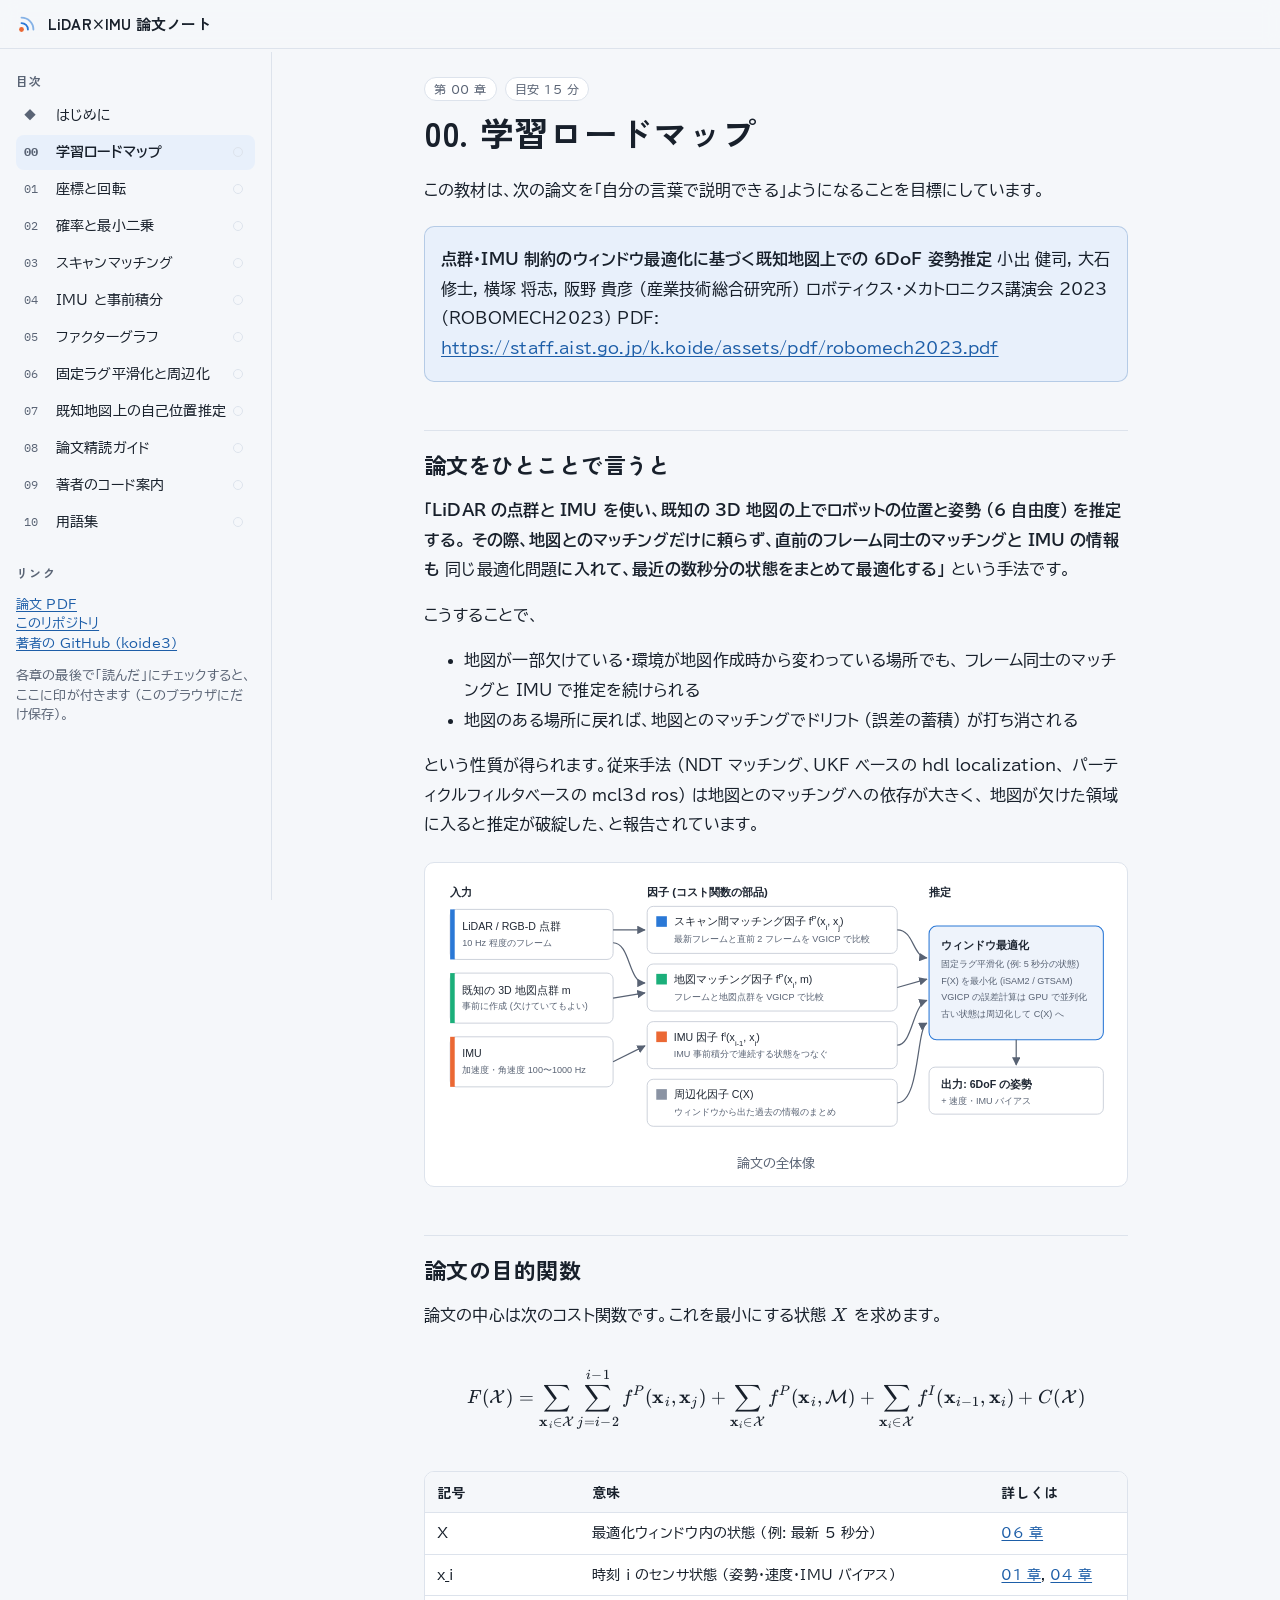
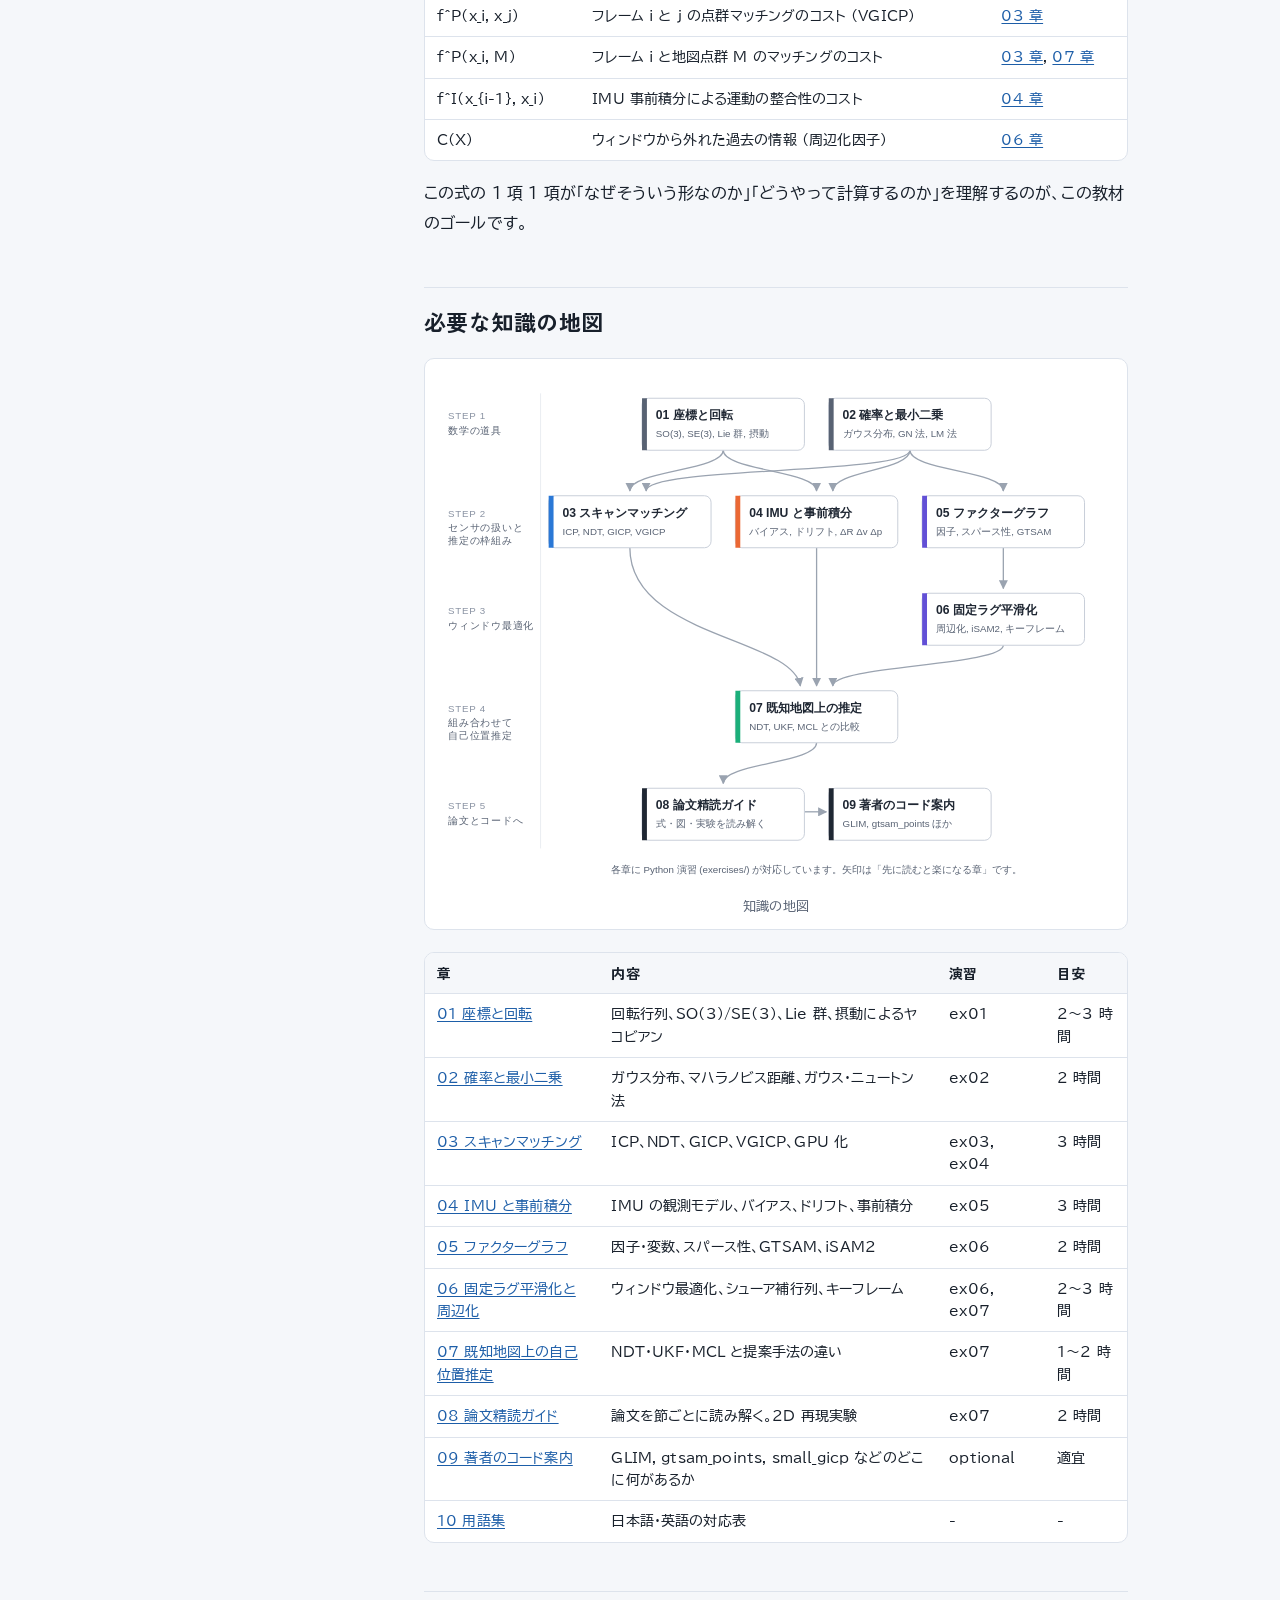
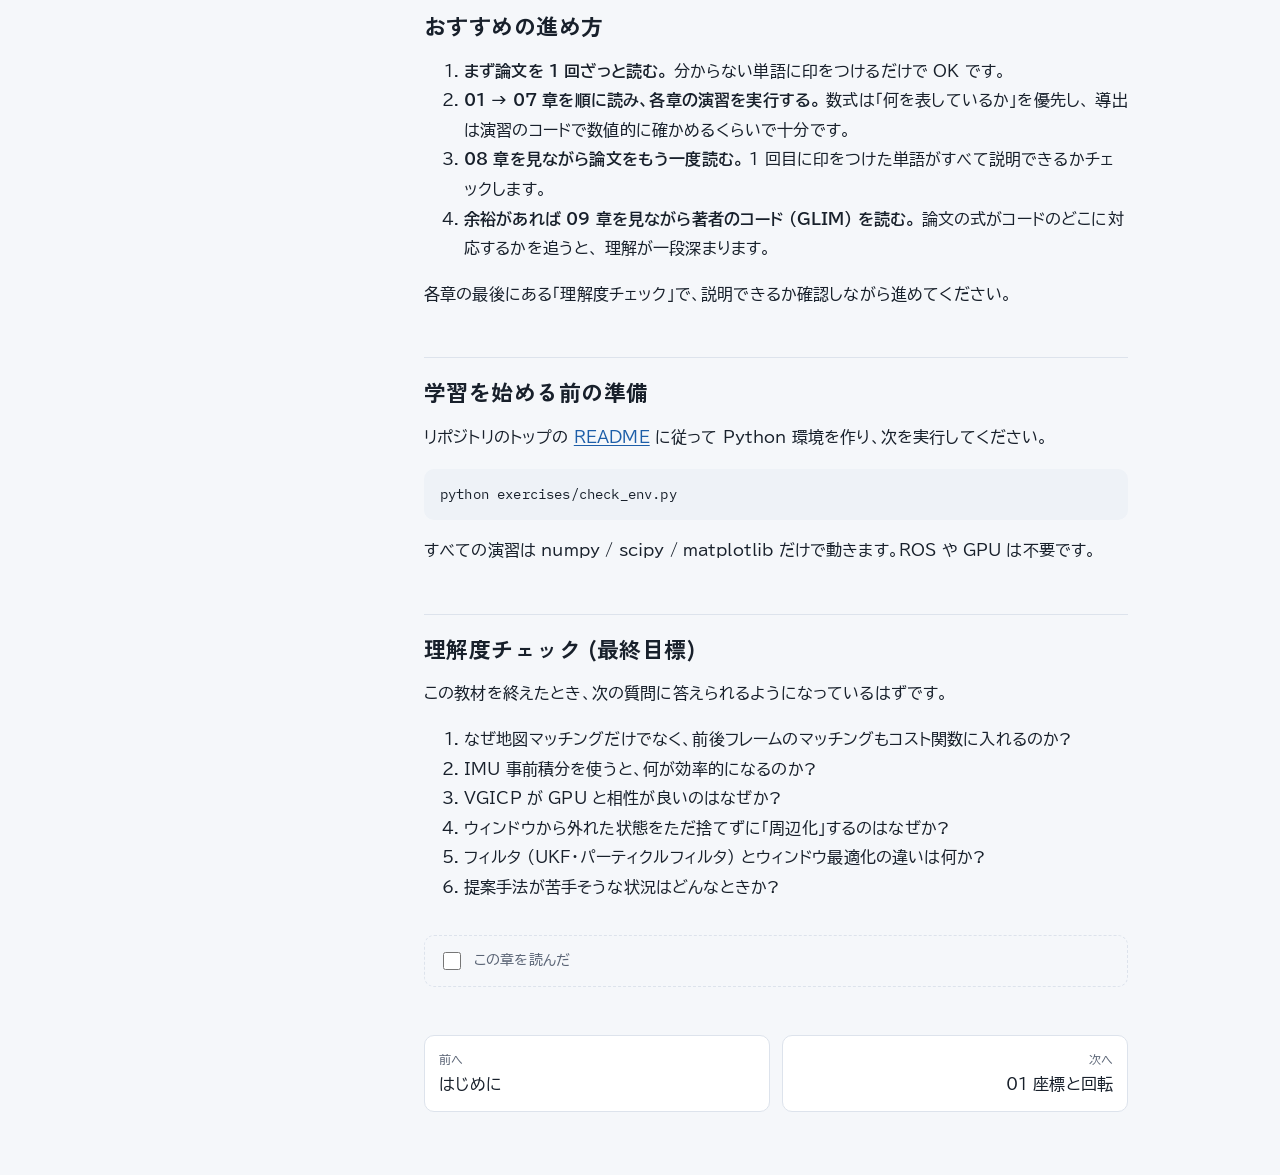
==== html/00_roadmap.html @ 84298a0a "論文学習用の教材・演習・HTML 版を追加 ROBOMECH2023「点群・IMU 制約のウィンドウ最適化に基づく既知地図上での 6DoF 姿勢推定」を理解するための学習環境を追加した。  - doc" ====
<!doctype html>
<html lang="ja">
<head>
<meta charset="utf-8">
<meta name="viewport" content="width=device-width, initial-scale=1, viewport-fit=cover">
<title>学習ロードマップ | LiDAR×IMU 論文ノート</title>
<link rel="preconnect" href="https://fonts.googleapis.com">
<link rel="preconnect" href="https://fonts.gstatic.com" crossorigin>
<link rel="stylesheet" href="https://fonts.googleapis.com/css2?family=BIZ+UDPGothic:wght@400;700&family=IBM+Plex+Mono:wght@400;500&family=Zen+Kaku+Gothic+New:wght@500;700&display=swap">
<link rel="stylesheet" href="assets/style.css">
<link rel="stylesheet" href="assets/katex/katex.css">
<script defer src="assets/katex/katex.min.js"></script>
<script defer src="assets/katex/auto-render.min.js"></script>
</head>
<body>
<header class="topbar">
  <a class="brand" href="index.html"><svg class="brand-mark" viewBox="0 0 24 24" aria-hidden="true"><circle cx="6" cy="18" r="2.6" fill="var(--imu)"/><path d="M6 11a7 7 0 0 1 7 7" fill="none" stroke="var(--lidar)" stroke-width="2" stroke-linecap="round"/><path d="M6 5a13 13 0 0 1 13 13" fill="none" stroke="var(--lidar)" stroke-width="2" stroke-linecap="round" opacity=".55"/></svg><span>LiDAR×IMU 論文ノート</span></a>
  <button class="menu-btn" type="button" aria-expanded="false" aria-label="目次を開く">目次</button>
</header>
<div class="layout">
<nav class="rail" aria-label="章の一覧"><h2>目次</h2><ul class="toc"><li><a href="index.html"><span class="num">◆</span><span>はじめに</span><span></span></a></li><li><a href="00_roadmap.html" aria-current="page"><span class="num">00</span><span>学習ロードマップ</span><span class="done" data-done-slug="00_roadmap" title="読了"></span></a></li><li><a href="01_coordinates_and_rotation.html"><span class="num">01</span><span>座標と回転</span><span class="done" data-done-slug="01_coordinates_and_rotation" title="読了"></span></a></li><li><a href="02_probability_and_least_squares.html"><span class="num">02</span><span>確率と最小二乗</span><span class="done" data-done-slug="02_probability_and_least_squares" title="読了"></span></a></li><li><a href="03_point_cloud_registration.html"><span class="num">03</span><span>スキャンマッチング</span><span class="done" data-done-slug="03_point_cloud_registration" title="読了"></span></a></li><li><a href="04_imu_and_preintegration.html"><span class="num">04</span><span>IMU と事前積分</span><span class="done" data-done-slug="04_imu_and_preintegration" title="読了"></span></a></li><li><a href="05_factor_graph.html"><span class="num">05</span><span>ファクターグラフ</span><span class="done" data-done-slug="05_factor_graph" title="読了"></span></a></li><li><a href="06_fixed_lag_smoothing.html"><span class="num">06</span><span>固定ラグ平滑化と周辺化</span><span class="done" data-done-slug="06_fixed_lag_smoothing" title="読了"></span></a></li><li><a href="07_map_based_localization.html"><span class="num">07</span><span>既知地図上の自己位置推定</span><span class="done" data-done-slug="07_map_based_localization" title="読了"></span></a></li><li><a href="08_paper_walkthrough.html"><span class="num">08</span><span>論文精読ガイド</span><span class="done" data-done-slug="08_paper_walkthrough" title="読了"></span></a></li><li><a href="09_author_code_guide.html"><span class="num">09</span><span>著者のコード案内</span><span class="done" data-done-slug="09_author_code_guide" title="読了"></span></a></li><li><a href="10_glossary.html"><span class="num">10</span><span>用語集</span><span class="done" data-done-slug="10_glossary" title="読了"></span></a></li></ul><h2>リンク</h2><p class="rail-note"><a href="https://staff.aist.go.jp/k.koide/assets/pdf/robomech2023.pdf" target="_blank" rel="noopener">論文 PDF</a><br><a href="https://github.com/mamoru1126/study_lidar_and_imu" target="_blank" rel="noopener">このリポジトリ</a><br><a href="https://github.com/koide3" target="_blank" rel="noopener">著者の GitHub (koide3)</a></p><p class="rail-note">各章の最後で「読んだ」にチェックすると、ここに印が付きます (このブラウザにだけ保存)。</p></nav>
<main>
<article class="article">
<div class="chapter-meta"><span class="chip time">第 00 章</span><span class="chip time">目安 15 分</span></div>
<h1 id="00-学習ロードマップ">00. 学習ロードマップ</h1>
<p>この教材は、次の論文を「自分の言葉で説明できる」ようになることを目標にしています。</p>
<blockquote>
<p><strong>点群・IMU 制約のウィンドウ最適化に基づく既知地図上での 6DoF 姿勢推定</strong>
小出 健司, 大石 修士, 横塚 将志, 阪野 貴彦 (産業技術総合研究所)
ロボティクス・メカトロニクス講演会 2023 (ROBOMECH2023)
PDF: <a href="https://staff.aist.go.jp/k.koide/assets/pdf/robomech2023.pdf">https://staff.aist.go.jp/k.koide/assets/pdf/robomech2023.pdf</a></p>
</blockquote>
<h2 id="論文をひとことで言うと">論文をひとことで言うと</h2>
<p><strong>「LiDAR の点群と IMU を使い、既知の 3D 地図の上でロボットの位置と姿勢 (6 自由度) を推定する。
その際、地図とのマッチングだけに頼らず、直前のフレーム同士のマッチングと IMU の情報も
</strong>同じ最適化問題<strong>に入れて、最近の数秒分の状態をまとめて最適化する」</strong> という手法です。</p>
<p>こうすることで、</p>
<ul>
<li>地図が一部欠けている・環境が地図作成時から変わっている場所でも、
  フレーム同士のマッチングと IMU で推定を続けられる</li>
<li>地図のある場所に戻れば、地図とのマッチングでドリフト (誤差の蓄積) が打ち消される</li>
</ul>
<p>という性質が得られます。従来手法 (NDT マッチング、UKF ベースの hdl_localization、
パーティクルフィルタベースの mcl3d_ros) は地図とのマッチングへの依存が大きく、
地図が欠けた領域に入ると推定が破綻した、と報告されています。</p>
<p><img alt="論文の全体像" src="figures/fig_overview.svg" /></p>
<h2 id="論文の目的関数">論文の目的関数</h2>
<p>論文の中心は次のコスト関数です。これを最小にする状態 <span class="arithmatex">\(X\)</span> を求めます。</p>
<div class="arithmatex">\[
F(\mathcal{X}) = \sum_{\mathbf{x}_i \in \mathcal{X}} \sum_{j=i-2}^{i-1} f^{P}(\mathbf{x}_i, \mathbf{x}_j)
 + \sum_{\mathbf{x}_i \in \mathcal{X}} f^{P}(\mathbf{x}_i, \mathcal{M})
 + \sum_{\mathbf{x}_i \in \mathcal{X}} f^{I}(\mathbf{x}_{i-1}, \mathbf{x}_i)
 + C(\mathcal{X})
\]</div>
<table>
<thead>
<tr>
<th>記号</th>
<th>意味</th>
<th>詳しくは</th>
</tr>
</thead>
<tbody>
<tr>
<td>X</td>
<td>最適化ウィンドウ内の状態 (例: 最新 5 秒分)</td>
<td><a href="06_fixed_lag_smoothing.html">06 章</a></td>
</tr>
<tr>
<td>x_i</td>
<td>時刻 i のセンサ状態 (姿勢・速度・IMU バイアス)</td>
<td><a href="01_coordinates_and_rotation.html">01 章</a>, <a href="04_imu_and_preintegration.html">04 章</a></td>
</tr>
<tr>
<td>f^P(x_i, x_j)</td>
<td>フレーム i と j の点群マッチングのコスト (VGICP)</td>
<td><a href="03_point_cloud_registration.html">03 章</a></td>
</tr>
<tr>
<td>f^P(x_i, M)</td>
<td>フレーム i と地図点群 M のマッチングのコスト</td>
<td><a href="03_point_cloud_registration.html">03 章</a>, <a href="07_map_based_localization.html">07 章</a></td>
</tr>
<tr>
<td>f^I(x_{i-1}, x_i)</td>
<td>IMU 事前積分による運動の整合性のコスト</td>
<td><a href="04_imu_and_preintegration.html">04 章</a></td>
</tr>
<tr>
<td>C(X)</td>
<td>ウィンドウから外れた過去の情報 (周辺化因子)</td>
<td><a href="06_fixed_lag_smoothing.html">06 章</a></td>
</tr>
</tbody>
</table>
<p>この式の 1 項 1 項が「なぜそういう形なのか」「どうやって計算するのか」を理解するのが、この教材のゴールです。</p>
<h2 id="必要な知識の地図">必要な知識の地図</h2>
<p><img alt="知識の地図" src="figures/fig_knowledge_map.svg" /></p>
<table>
<thead>
<tr>
<th>章</th>
<th>内容</th>
<th>演習</th>
<th>目安</th>
</tr>
</thead>
<tbody>
<tr>
<td><a href="01_coordinates_and_rotation.html">01 座標と回転</a></td>
<td>回転行列、SO(3)/SE(3)、Lie 群、摂動によるヤコビアン</td>
<td>ex01</td>
<td>2〜3 時間</td>
</tr>
<tr>
<td><a href="02_probability_and_least_squares.html">02 確率と最小二乗</a></td>
<td>ガウス分布、マハラノビス距離、ガウス・ニュートン法</td>
<td>ex02</td>
<td>2 時間</td>
</tr>
<tr>
<td><a href="03_point_cloud_registration.html">03 スキャンマッチング</a></td>
<td>ICP、NDT、GICP、VGICP、GPU 化</td>
<td>ex03, ex04</td>
<td>3 時間</td>
</tr>
<tr>
<td><a href="04_imu_and_preintegration.html">04 IMU と事前積分</a></td>
<td>IMU の観測モデル、バイアス、ドリフト、事前積分</td>
<td>ex05</td>
<td>3 時間</td>
</tr>
<tr>
<td><a href="05_factor_graph.html">05 ファクターグラフ</a></td>
<td>因子・変数、スパース性、GTSAM、iSAM2</td>
<td>ex06</td>
<td>2 時間</td>
</tr>
<tr>
<td><a href="06_fixed_lag_smoothing.html">06 固定ラグ平滑化と周辺化</a></td>
<td>ウィンドウ最適化、シューア補行列、キーフレーム</td>
<td>ex06, ex07</td>
<td>2〜3 時間</td>
</tr>
<tr>
<td><a href="07_map_based_localization.html">07 既知地図上の自己位置推定</a></td>
<td>NDT・UKF・MCL と提案手法の違い</td>
<td>ex07</td>
<td>1〜2 時間</td>
</tr>
<tr>
<td><a href="08_paper_walkthrough.html">08 論文精読ガイド</a></td>
<td>論文を節ごとに読み解く。2D 再現実験</td>
<td>ex07</td>
<td>2 時間</td>
</tr>
<tr>
<td><a href="09_author_code_guide.html">09 著者のコード案内</a></td>
<td>GLIM, gtsam_points, small_gicp などのどこに何があるか</td>
<td>optional</td>
<td>適宜</td>
</tr>
<tr>
<td><a href="10_glossary.html">10 用語集</a></td>
<td>日本語・英語の対応表</td>
<td>-</td>
<td>-</td>
</tr>
</tbody>
</table>
<h2 id="おすすめの進め方">おすすめの進め方</h2>
<ol>
<li><strong>まず論文を 1 回ざっと読む。</strong> 分からない単語に印をつけるだけで OK です。</li>
<li><strong>01 → 07 章を順に読み、各章の演習を実行する。</strong> 数式は「何を表しているか」を優先し、
   導出は演習のコードで数値的に確かめるくらいで十分です。</li>
<li><strong>08 章を見ながら論文をもう一度読む。</strong> 1 回目に印をつけた単語がすべて説明できるかチェックします。</li>
<li><strong>余裕があれば 09 章を見ながら著者のコード (GLIM) を読む。</strong> 論文の式がコードのどこに対応するかを追うと、
   理解が一段深まります。</li>
</ol>
<p>各章の最後にある「理解度チェック」で、説明できるか確認しながら進めてください。</p>
<h2 id="学習を始める前の準備">学習を始める前の準備</h2>
<p>リポジトリのトップの <a href="index.html">README</a> に従って Python 環境を作り、次を実行してください。</p>
<div class="highlight"><pre><span></span><code>python<span class="w"> </span>exercises/check_env.py
</code></pre></div>
<p>すべての演習は numpy / scipy / matplotlib だけで動きます。ROS や GPU は不要です。</p>
<h2 id="理解度チェック-最終目標">理解度チェック (最終目標)</h2>
<p>この教材を終えたとき、次の質問に答えられるようになっているはずです。</p>
<ol>
<li>なぜ地図マッチングだけでなく、前後フレームのマッチングもコスト関数に入れるのか?</li>
<li>IMU 事前積分を使うと、何が効率的になるのか?</li>
<li>VGICP が GPU と相性が良いのはなぜか?</li>
<li>ウィンドウから外れた状態をただ捨てずに「周辺化」するのはなぜか?</li>
<li>フィルタ (UKF・パーティクルフィルタ) とウィンドウ最適化の違いは何か?</li>
<li>提案手法が苦手そうな状況はどんなときか?</li>
</ol>
<label class="read-toggle"><input type="checkbox" id="read-toggle" data-slug="00_roadmap"> この章を読んだ</label>
<nav class="pager" aria-label="前後の章"><a class="prev" href="index.html"><small>前へ</small>はじめに</a><a class="next" href="01_coordinates_and_rotation.html"><small>次へ</small>01 座標と回転</a></nav>
</article>
</main>
</div>
<script src="assets/app.js"></script>
<script src="assets/demos.js"></script>
</body>
</html>
---- html/assets/style.css ----
/* LiDAR × IMU 学習ノート — サイト共通スタイル
   レイアウト: 左に章の目次レール、右に本文 1 カラム (最大 44em)。幅 960px 未満では目次をドロワーにする。
   色は「センサの種類」を表す: LiDAR=青, IMU=オレンジ, 地図=緑, 最適化=紫, 数学=灰 */

:root {
  --bg: #f5f7fa;
  --surface: #ffffff;
  --ink: #18202b;
  --muted: #5a6475;
  --line: #dde3ec;
  --accent: #1d5ea8;
  --accent-soft: #e8f0fb;
  --code-bg: #eef2f7;
  --lidar: #2a78d6;
  --imu: #eb6834;
  --map: #1baf7a;
  --opt: #6250d6;
  --math: #5a6475;
  --shade: rgba(235, 104, 52, 0.12);
  --font-display: "Zen Kaku Gothic New", "Hiragino Sans", "Hiragino Kaku Gothic ProN", "Yu Gothic", "Meiryo", sans-serif;
  --font-body: "BIZ UDPGothic", "Hiragino Sans", "Hiragino Kaku Gothic ProN", "Yu Gothic", "Meiryo", sans-serif;
  --font-mono: "IBM Plex Mono", ui-monospace, "SFMono-Regular", Menlo, Consolas, monospace;
  --radius: 10px;
  --rail: 272px;
  color-scheme: light;
}
@media (prefers-color-scheme: dark) {
  :root:not([data-theme="light"]) {
    --bg: #0f141b;
    --surface: #161d27;
    --ink: #e3e8ef;
    --muted: #9aa5b5;
    --line: #2a3442;
    --accent: #82b4f0;
    --accent-soft: #19283b;
    --code-bg: #1c2532;
    --lidar: #4a93ea;
    --imu: #f08156;
    --map: #2fc490;
    --opt: #9a8ff0;
    --math: #9aa5b5;
    --shade: rgba(240, 129, 86, 0.14);
    color-scheme: dark;
  }
}
:root[data-theme="dark"] {
  --bg: #0f141b;
  --surface: #161d27;
  --ink: #e3e8ef;
  --muted: #9aa5b5;
  --line: #2a3442;
  --accent: #82b4f0;
  --accent-soft: #19283b;
  --code-bg: #1c2532;
  --lidar: #4a93ea;
  --imu: #f08156;
  --map: #2fc490;
  --opt: #9a8ff0;
  --math: #9aa5b5;
  --shade: rgba(240, 129, 86, 0.14);
  color-scheme: dark;
}

* { box-sizing: border-box; }
html { -webkit-text-size-adjust: 100%; }
body {
  margin: 0;
  background: var(--bg);
  color: var(--ink);
  font-family: var(--font-body);
  font-size: 16px;
  line-height: 1.85;
  letter-spacing: 0.01em;
}
a { color: var(--accent); text-underline-offset: 2px; }
a:hover { text-decoration-thickness: 2px; }
:focus-visible { outline: 2px solid var(--accent); outline-offset: 2px; border-radius: 4px; }
img { max-width: 100%; height: auto; }

/* ---------- top bar ---------- */
.topbar {
  position: sticky;
  top: env(safe-area-inset-top, 0px);
  z-index: 30;
  display: flex;
  align-items: center;
  gap: 12px;
  padding: 10px 16px;
  background: color-mix(in srgb, var(--bg) 88%, transparent);
  backdrop-filter: blur(8px);
  border-bottom: 1px solid var(--line);
}
.brand {
  font-family: var(--font-display);
  font-weight: 700;
  font-size: 15px;
  color: var(--ink);
  text-decoration: none;
  display: flex;
  align-items: center;
  gap: 10px;
  min-width: 0;
}
.brand-mark { flex: none; width: 22px; height: 22px; }
.brand span { white-space: nowrap; overflow: hidden; text-overflow: ellipsis; }
.menu-btn {
  margin-left: auto;
  border: 1px solid var(--line);
  background: var(--surface);
  color: var(--ink);
  border-radius: 8px;
  padding: 6px 12px;
  font: inherit;
  font-size: 14px;
  cursor: pointer;
}
@media (min-width: 960px) { .menu-btn { display: none; } }

/* ---------- layout ---------- */
.layout { display: grid; grid-template-columns: 1fr; }
@media (min-width: 960px) {
  .layout { grid-template-columns: var(--rail) minmax(0, 1fr); }
}
.rail {
  border-right: 1px solid var(--line);
  padding: 20px 16px 40px;
  font-size: 14px;
  line-height: 1.5;
}
@media (min-width: 960px) {
  .rail { position: sticky; top: 52px; height: calc(100vh - 52px); overflow-y: auto; }
}
@media (max-width: 959px) {
  .rail {
    position: fixed;
    z-index: 40;
    inset: 0 auto 0 0;
    width: min(86vw, 320px);
    background: var(--surface);
    transform: translateX(-102%);
    transition: transform 0.22s ease;
    overflow-y: auto;
    padding-top: calc(20px + env(safe-area-inset-top, 0px));
    box-shadow: 0 0 40px rgba(0, 0, 0, 0.18);
  }
  body.nav-open .rail { transform: none; }
  .scrim { position: fixed; inset: 0; z-index: 35; background: rgba(10, 14, 20, 0.4); }
}
.rail h2 {
  font-family: var(--font-display);
  font-size: 12px;
  letter-spacing: 0.12em;
  color: var(--muted);
  margin: 0 0 8px;
  font-weight: 700;
}
.toc { list-style: none; margin: 0 0 24px; padding: 0; display: grid; gap: 2px; }
.toc a {
  display: grid;
  grid-template-columns: 26px minmax(0, 1fr) 14px;
  align-items: center;
  gap: 6px;
  padding: 7px 8px;
  border-radius: 8px;
  color: var(--ink);
  text-decoration: none;
}
.toc a:hover { background: var(--accent-soft); }
.toc a[aria-current="page"] { background: var(--accent-soft); font-weight: 700; }
.toc .num { font-family: var(--font-mono); font-size: 12px; color: var(--muted); font-variant-numeric: tabular-nums; }
.toc .done { width: 10px; height: 10px; border-radius: 50%; border: 1.5px solid var(--line); }
.toc .done.on { background: var(--map); border-color: var(--map); }
.rail-note { color: var(--muted); font-size: 13px; }

/* ---------- article ---------- */
main { min-width: 0; padding-inline: 16px; padding-block: 28px 64px; }
.article { max-width: 44em; margin: 0 auto; }
.article h1, .article h2, .article h3 {
  font-family: var(--font-display);
  line-height: 1.4;
  text-wrap: balance;
  word-break: auto-phrase; /* 日本語を文節で折り返す (対応ブラウザのみ) */
  letter-spacing: 0.02em;
}
.article h1 { font-size: clamp(26px, 5vw, 34px); margin: 8px 0 20px; }
.article h2 {
  font-size: 22px;
  margin: 48px 0 14px;
  padding-top: 18px;
  border-top: 1px solid var(--line);
}
.article h3 { font-size: 18px; margin: 32px 0 10px; }
.article p, .article li { overflow-wrap: anywhere; }
.article hr { display: none; } /* Markdown の区切り線は h2 の罫線と重なるので表示しない */
.chapter-meta { display: flex; flex-wrap: wrap; gap: 8px; align-items: center; margin-bottom: 8px; }
.chip {
  display: inline-flex;
  align-items: center;
  gap: 6px;
  font-size: 12px;
  line-height: 1;
  padding: 5px 9px;
  border-radius: 999px;
  border: 1px solid var(--line);
  color: var(--muted);
  background: var(--surface);
  letter-spacing: 0.04em;
}
.chip::before { content: ""; width: 8px; height: 8px; border-radius: 2px; background: var(--c, var(--muted)); }
.chip.lidar { --c: var(--lidar); }
.chip.imu { --c: var(--imu); }
.chip.map { --c: var(--map); }
.chip.opt { --c: var(--opt); }
.chip.math { --c: var(--math); }
.chip.time::before { display: none; }

blockquote {
  margin: 20px 0;
  padding: 12px 16px;
  border-radius: var(--radius);
  background: var(--accent-soft);
  border: 1px solid color-mix(in srgb, var(--accent) 25%, transparent);
}
blockquote p { margin: 6px 0; }
code {
  font-family: var(--font-mono);
  font-size: 0.88em;
  background: var(--code-bg);
  padding: 0.12em 0.36em;
  border-radius: 5px;
}
pre {
  background: var(--code-bg);
  padding: 14px 16px;
  border-radius: var(--radius);
  overflow-x: auto;
  line-height: 1.6;
  font-size: 14px;
}
pre code { background: none; padding: 0; font-size: inherit; }
.table-wrap { overflow-x: auto; margin: 18px 0; border: 1px solid var(--line); border-radius: var(--radius); background: var(--surface); }
table { border-collapse: collapse; width: 100%; font-size: 14px; line-height: 1.6; }
th, td { text-align: left; padding: 9px 12px; border-bottom: 1px solid var(--line); vertical-align: top; }
th { font-family: var(--font-display); font-weight: 700; background: color-mix(in srgb, var(--code-bg) 60%, var(--surface)); white-space: nowrap; }
tr:last-child td { border-bottom: 0; }
td { font-variant-numeric: tabular-nums; }

figure.fig, p > img:only-child { display: block; }
.fig {
  margin: 22px 0;
  padding: 10px;
  background: #ffffff;
  border: 1px solid var(--line);
  border-radius: var(--radius);
  overflow-x: auto;
}
.fig img { display: block; margin: 0 auto; }
.fig figcaption { color: #5a6475; font-size: 13px; text-align: center; margin-top: 6px; }

/* math (KaTeX) */
.arithmatex { overflow-wrap: normal; }
div.arithmatex { margin: 16px 0; overflow-x: auto; overflow-y: hidden; padding: 2px 0; }
.katex { font-size: 1.06em; }
.katex-display { margin: 0.4em 0; overflow-x: auto; overflow-y: hidden; padding: 4px 0; }

/* details (理解度チェックの答え) */
details {
  margin: 18px 0;
  border: 1px solid var(--line);
  border-radius: var(--radius);
  background: var(--surface);
  padding: 0 16px;
}
details summary {
  cursor: pointer;
  padding: 12px 0;
  font-weight: 700;
  font-family: var(--font-display);
  color: var(--accent);
}
details[open] summary { border-bottom: 1px solid var(--line); margin-bottom: 8px; }

/* task list */
.task-list-item { list-style: none; margin-left: -1.4em; }
.task-list-control input, .task-list-item input { margin-right: 8px; accent-color: var(--map); }

/* prev / next */
.pager { display: grid; grid-template-columns: 1fr 1fr; gap: 12px; margin-top: 48px; }
.pager a {
  display: block;
  padding: 12px 14px;
  border: 1px solid var(--line);
  border-radius: var(--radius);
  background: var(--surface);
  text-decoration: none;
  color: var(--ink);
  min-width: 0;
}
.pager a:hover { border-color: var(--accent); }
.pager small { display: block; color: var(--muted); font-size: 12px; }
.pager .next { text-align: right; grid-column: 2; }
.read-toggle {
  display: flex; align-items: center; gap: 10px; margin-top: 32px; padding: 12px 14px;
  border: 1px dashed var(--line); border-radius: var(--radius); font-size: 14px; color: var(--muted);
}
.read-toggle input { width: 18px; height: 18px; accent-color: var(--map); }

/* ---------- demos ---------- */
.demo {
  margin: 26px 0;
  border: 1px solid var(--line);
  border-radius: 14px;
  background: var(--surface);
  overflow: hidden;
}
.demo-head {
  display: flex; flex-wrap: wrap; gap: 6px 12px; align-items: baseline;
  padding: 12px 16px; border-bottom: 1px solid var(--line);
}
.demo-head strong { font-family: var(--font-display); font-size: 15px; }
.demo-head span { color: var(--muted); font-size: 13px; }
.demo-body { padding: 12px 16px 16px; display: grid; gap: 12px; }
.demo canvas { width: 100%; height: auto; display: block; border-radius: 8px; background: var(--bg); touch-action: pan-y; }
.controls { display: flex; flex-wrap: wrap; gap: 8px; align-items: center; }
.controls label { display: inline-flex; align-items: center; gap: 8px; font-size: 14px; }
.controls input[type="range"] { width: min(220px, 60vw); accent-color: var(--accent); }
.controls label.slider-row { display: grid; grid-template-columns: 7.5em minmax(0, 1fr) 6.5em; width: 100%; max-width: 34em; gap: 10px; }
.controls label.slider-row input[type="range"] { width: 100%; }
.btn {
  font: inherit; font-size: 14px; line-height: 1;
  padding: 9px 14px; border-radius: 8px; cursor: pointer;
  border: 1px solid var(--line); background: var(--bg); color: var(--ink);
}
.btn:hover { border-color: var(--accent); }
.btn.primary { background: var(--accent); border-color: var(--accent); color: var(--surface); }
.seg { display: inline-flex; border: 1px solid var(--line); border-radius: 8px; overflow: hidden; }
.seg button { font: inherit; font-size: 13px; padding: 8px 12px; border: 0; background: var(--bg); color: var(--muted); cursor: pointer; }
.seg button[aria-pressed="true"] { background: var(--accent); color: var(--surface); }
.readout { display: flex; flex-wrap: wrap; gap: 6px 18px; font-size: 13px; color: var(--muted); font-variant-numeric: tabular-nums; }
.readout b { color: var(--ink); font-family: var(--font-mono); font-weight: 500; }
.readout > span { white-space: nowrap; }
.legend { display: flex; flex-wrap: wrap; gap: 6px 16px; font-size: 13px; color: var(--muted); }
.legend i { display: inline-block; width: 18px; height: 3px; border-radius: 2px; vertical-align: middle; margin-right: 6px; background: var(--c); }
.legend i.dot { width: 9px; height: 9px; border-radius: 50%; }
.legend i.dash { background: repeating-linear-gradient(90deg, var(--c) 0 5px, transparent 5px 8px); }
.eq-terms { display: flex; flex-wrap: wrap; gap: 8px; }
.eq-terms button {
  font: inherit; font-size: 14px; padding: 8px 12px; border-radius: 999px; cursor: pointer;
  border: 1.5px solid var(--c); background: var(--surface); color: var(--ink);
}
.eq-terms button[aria-pressed="true"] { background: var(--c); color: var(--surface); }
.eq-graph svg { width: 100%; height: auto; display: block; }
.eq-graph .dim { opacity: 0.12; transition: opacity 0.2s; }
.eq-note { font-size: 14px; color: var(--ink); min-height: 3.4em; margin: 0; }

/* ---------- index ---------- */
.hero { max-width: 64em; margin: 0 auto; display: grid; gap: 22px; padding-top: 8px; }
@media (min-width: 880px) { .hero { grid-template-columns: minmax(0, 1.1fr) minmax(0, 1fr); align-items: center; } }
.eyebrow { font-family: var(--font-mono); font-size: 12px; letter-spacing: 0.14em; color: var(--muted); text-transform: uppercase; }
.hero h1 { font-family: var(--font-display); font-size: clamp(26px, 5.4vw, 40px); line-height: 1.35; margin: 8px 0 14px; text-wrap: balance; word-break: auto-phrase; }
.hero p { margin: 0 0 12px; color: var(--ink); }
.paper-card {
  border: 1px solid var(--line); border-radius: var(--radius); background: var(--surface);
  padding: 14px 16px; font-size: 14px; line-height: 1.7;
}
.paper-card .t { font-family: var(--font-display); font-weight: 700; font-size: 15px; }
.paper-card .a { color: var(--muted); }
.scan-hero { border: 1px solid var(--line); border-radius: 14px; background: var(--surface); padding: 10px; }
.scan-hero canvas { width: 100%; height: auto; display: block; }
.scan-hero p { margin: 6px 4px 0; font-size: 12px; color: var(--muted); }
.section { max-width: 64em; margin: 48px auto 0; }
.section > h2 { font-family: var(--font-display); font-size: 22px; margin: 0 0 6px; }
.section > p.lead { color: var(--muted); margin: 0 0 18px; }
.steps { display: grid; gap: 12px; grid-template-columns: repeat(auto-fit, minmax(220px, 1fr)); counter-reset: step; }
.steps li { list-style: none; background: var(--surface); border: 1px solid var(--line); border-radius: var(--radius); padding: 14px 16px; font-size: 14px; line-height: 1.7; }
.steps li::before { counter-increment: step; content: "STEP " counter(step); display: block; font-family: var(--font-mono); font-size: 12px; color: var(--muted); letter-spacing: 0.1em; margin-bottom: 4px; }
.steps { padding: 0; margin: 0; }
.cards { display: grid; gap: 12px; grid-template-columns: repeat(auto-fill, minmax(min(100%, 290px), 1fr)); }
.card {
  display: grid; gap: 6px; align-content: start;
  padding: 14px 16px 16px; border: 1px solid var(--line); border-radius: var(--radius);
  background: var(--surface); color: var(--ink); text-decoration: none; position: relative;
}
.card:hover { border-color: var(--accent); }
.card .n { font-family: var(--font-mono); font-size: 12px; color: var(--muted); font-variant-numeric: tabular-nums; display: flex; justify-content: space-between; }
.card .ttl { font-family: var(--font-display); font-weight: 700; font-size: 17px; line-height: 1.45; }
.card .sum { font-size: 14px; color: var(--muted); line-height: 1.65; }
.card .chips { display: flex; flex-wrap: wrap; gap: 6px; margin-top: 4px; }
.card .done-badge { font-size: 12px; color: var(--map); }
.term-grid { display: grid; gap: 10px; grid-template-columns: repeat(auto-fit, minmax(min(100%, 230px), 1fr)); margin-top: 12px; }
.term { border: 1px solid var(--line); border-left: 4px solid var(--c); border-radius: 8px; background: var(--surface); padding: 10px 12px; font-size: 14px; line-height: 1.6; }
.term b { display: block; font-family: var(--font-display); }
footer.site { max-width: 64em; margin: 56px auto 0; padding: 20px 0 0; border-top: 1px solid var(--line); color: var(--muted); font-size: 13px; }

@media (prefers-reduced-motion: reduce) {
  * { transition: none !important; animation: none !important; }
}
---- html/assets/katex/katex.css ----
/* KaTeX 0.16.47 (MIT License, see LICENSE.txt). Fonts are embedded as woff2 data URIs so the page works offline. */
@font-face{font-display:block;font-family:KaTeX_AMS;font-style:normal;font-weight:400;src:url([data-uri]) format("woff2")}@font-face{font-display:block;font-family:KaTeX_Caligraphic;font-style:normal;font-weight:700;src:url([data-uri]) format("woff2")}@font-face{font-display:block;font-family:KaTeX_Caligraphic;font-style:normal;font-weight:400;src:url([data-uri]) format("woff2")}@font-face{font-display:block;font-family:KaTeX_Fraktur;font-style:normal;font-weight:700;src:url([data-uri]) format("woff2")}@font-face{font-display:block;font-family:KaTeX_Fraktur;font-style:normal;font-weight:400;src:url([data-uri]) format("woff2")}@font-face{font-display:block;font-family:KaTeX_Main;font-style:normal;font-weight:700;src:url([data-uri]) format("woff2")}@font-face{font-display:block;font-family:KaTeX_Main;font-style:italic;font-weight:700;src:url([data-uri]) format("woff2")}@font-face{font-display:block;font-family:KaTeX_Main;font-style:italic;font-weight:400;src:url([data-uri]) format("woff2")}@font-face{font-display:block;font-family:KaTeX_Main;font-style:normal;font-weight:400;src:url([data-uri]) format("woff2")}@font-face{font-display:block;font-family:KaTeX_Math;font-style:italic;font-weight:700;src:url([data-uri]) format("woff2")}@font-face{font-display:block;font-family:KaTeX_Math;font-style:italic;font-weight:400;src:url([data-uri]) format("woff2")}@font-face{font-display:block;font-family:"KaTeX_SansSerif";font-style:normal;font-weight:700;src:url([data-uri]) format("woff2")}@font-face{font-display:block;font-family:"KaTeX_SansSerif";font-style:italic;font-weight:400;src:url([data-uri]) format("woff2")}@font-face{font-display:block;font-family:"KaTeX_SansSerif";font-style:normal;font-weight:400;src:url([data-uri]) format("woff2")}@font-face{font-display:block;font-family:KaTeX_Script;font-style:normal;font-weight:400;src:url([data-uri]) format("woff2")}@font-face{font-display:block;font-family:KaTeX_Size1;font-style:normal;font-weight:400;src:url([data-uri]) format("woff2")}@font-face{font-display:block;font-family:KaTeX_Size2;font-style:normal;font-weight:400;src:url([data-uri]) format("woff2")}@font-face{font-display:block;font-family:KaTeX_Size3;font-style:normal;font-weight:400;src:url([data-uri]) format("woff2")}@font-face{font-display:block;font-family:KaTeX_Size4;font-style:normal;font-weight:400;src:url([data-uri]) format("woff2")}@font-face{font-display:block;font-family:KaTeX_Typewriter;font-style:normal;font-weight:400;src:url([data-uri]) format("woff2")}.katex{font:normal 1.21em KaTeX_Main,Times New Roman,serif;line-height:1.2;position:relative;text-indent:0;text-rendering:auto}.katex *{-ms-high-contrast-adjust:none!important;border-color:currentColor}.katex .katex-version:after{content:"0.16.47"}.katex .katex-mathml{border:0;-webkit-clip-path:inset(50%);clip-path:inset(50%);height:1px;overflow:hidden;padding:0;position:absolute;width:1px}.katex .katex-html>.newline{display:block}.katex .base{position:relative;white-space:nowrap;width:-webkit-min-content;width:-moz-min-content;width:min-content}.katex .base,.katex .strut{display:inline-block}.katex .textbf{font-weight:700}.katex .textit{font-style:italic}.katex .textrm{font-family:KaTeX_Main}.katex .textsf{font-family:KaTeX_SansSerif}.katex .texttt{font-family:KaTeX_Typewriter}.katex .mathnormal{font-family:KaTeX_Math;font-style:italic}.katex .mathit{font-family:KaTeX_Main;font-style:italic}.katex .mathrm{font-style:normal}.katex .mathbf{font-family:KaTeX_Main;font-weight:700}.katex .boldsymbol{font-family:KaTeX_Math;font-style:italic;font-weight:700}.katex .amsrm,.katex .mathbb,.katex .textbb{font-family:KaTeX_AMS}.katex .mathcal{font-family:KaTeX_Caligraphic}.katex .mathfrak,.katex .textfrak{font-family:KaTeX_Fraktur}.katex .mathboldfrak,.katex .textboldfrak{font-family:KaTeX_Fraktur;font-weight:700}.katex .mathtt{font-family:KaTeX_Typewriter}.katex .mathscr,.katex .textscr{font-family:KaTeX_Script}.katex .mathsf,.katex .textsf{font-family:KaTeX_SansSerif}.katex .mathboldsf,.katex .textboldsf{font-family:KaTeX_SansSerif;font-weight:700}.katex .mathitsf,.katex .mathsfit,.katex .textitsf{font-family:KaTeX_SansSerif;font-style:italic}.katex .mainrm{font-family:KaTeX_Main;font-style:normal}.katex .vlist-t{border-collapse:collapse;display:inline-table;table-layout:fixed}.katex .vlist-r{display:table-row}.katex .vlist{display:table-cell;position:relative;vertical-align:bottom}.katex .vlist>span{display:block;height:0;position:relative}.katex .vlist>span>span{display:inline-block}.katex .vlist>span>.pstrut{overflow:hidden;width:0}.katex .vlist-t2{margin-right:-2px}.katex .vlist-s{display:table-cell;font-size:1px;min-width:2px;vertical-align:bottom;width:2px}.katex .vbox{align-items:baseline;display:inline-flex;flex-direction:column}.katex .hbox{width:100%}.katex .hbox,.katex .thinbox{display:inline-flex;flex-direction:row}.katex .thinbox{max-width:0;width:0}.katex .msupsub{text-align:left}.katex .mfrac>span>span{text-align:center}.katex .mfrac .frac-line{border-bottom-style:solid;display:inline-block;width:100%}.katex .hdashline,.katex .hline,.katex .mfrac .frac-line,.katex .overline .overline-line,.katex .rule,.katex .underline .underline-line{min-height:1px}.katex .mspace{display:inline-block}.katex .smash{display:inline;line-height:0}.katex .clap,.katex .llap,.katex .rlap{position:relative;width:0}.katex .clap>.inner,.katex .llap>.inner,.katex .rlap>.inner{position:absolute}.katex .clap>.fix,.katex .llap>.fix,.katex .rlap>.fix{display:inline-block}.katex .llap>.inner{right:0}.katex .clap>.inner,.katex .rlap>.inner{left:0}.katex .clap>.inner>span{margin-left:-50%;margin-right:50%}.katex .rule{border:0 solid;display:inline-block;position:relative}.katex .hline,.katex .overline .overline-line,.katex .underline .underline-line{border-bottom-style:solid;display:inline-block;width:100%}.katex .hdashline{border-bottom-style:dashed;display:inline-block;width:100%}.katex .sqrt>.root{margin-left:.2777777778em;margin-right:-.5555555556em}.katex .fontsize-ensurer.reset-size1.size1,.katex .sizing.reset-size1.size1{font-size:1em}.katex .fontsize-ensurer.reset-size1.size2,.katex .sizing.reset-size1.size2{font-size:1.2em}.katex .fontsize-ensurer.reset-size1.size3,.katex .sizing.reset-size1.size3{font-size:1.4em}.katex .fontsize-ensurer.reset-size1.size4,.katex .sizing.reset-size1.size4{font-size:1.6em}.katex .fontsize-ensurer.reset-size1.size5,.katex .sizing.reset-size1.size5{font-size:1.8em}.katex .fontsize-ensurer.reset-size1.size6,.katex .sizing.reset-size1.size6{font-size:2em}.katex .fontsize-ensurer.reset-size1.size7,.katex .sizing.reset-size1.size7{font-size:2.4em}.katex .fontsize-ensurer.reset-size1.size8,.katex .sizing.reset-size1.size8{font-size:2.88em}.katex .fontsize-ensurer.reset-size1.size9,.katex .sizing.reset-size1.size9{font-size:3.456em}.katex .fontsize-ensurer.reset-size1.size10,.katex .sizing.reset-size1.size10{font-size:4.148em}.katex .fontsize-ensurer.reset-size1.size11,.katex .sizing.reset-size1.size11{font-size:4.976em}.katex .fontsize-ensurer.reset-size2.size1,.katex .sizing.reset-size2.size1{font-size:.8333333333em}.katex .fontsize-ensurer.reset-size2.size2,.katex .sizing.reset-size2.size2{font-size:1em}.katex .fontsize-ensurer.reset-size2.size3,.katex .sizing.reset-size2.size3{font-size:1.1666666667em}.katex .fontsize-ensurer.reset-size2.size4,.katex .sizing.reset-size2.size4{font-size:1.3333333333em}.katex .fontsize-ensurer.reset-size2.size5,.katex .sizing.reset-size2.size5{font-size:1.5em}.katex .fontsize-ensurer.reset-size2.size6,.katex .sizing.reset-size2.size6{font-size:1.6666666667em}.katex .fontsize-ensurer.reset-size2.size7,.katex .sizing.reset-size2.size7{font-size:2em}.katex .fontsize-ensurer.reset-size2.size8,.katex .sizing.reset-size2.size8{font-size:2.4em}.katex .fontsize-ensurer.reset-size2.size9,.katex .sizing.reset-size2.size9{font-size:2.88em}.katex .fontsize-ensurer.reset-size2.size10,.katex .sizing.reset-size2.size10{font-size:3.4566666667em}.katex .fontsize-ensurer.reset-size2.size11,.katex .sizing.reset-size2.size11{font-size:4.1466666667em}.katex .fontsize-ensurer.reset-size3.size1,.katex .sizing.reset-size3.size1{font-size:.7142857143em}.katex .fontsize-ensurer.reset-size3.size2,.katex .sizing.reset-size3.size2{font-size:.8571428571em}.katex .fontsize-ensurer.reset-size3.size3,.katex .sizing.reset-size3.size3{font-size:1em}.katex .fontsize-ensurer.reset-size3.size4,.katex .sizing.reset-size3.size4{font-size:1.1428571429em}.katex .fontsize-ensurer.reset-size3.size5,.katex .sizing.reset-size3.size5{font-size:1.2857142857em}.katex .fontsize-ensurer.reset-size3.size6,.katex .sizing.reset-size3.size6{font-size:1.4285714286em}.katex .fontsize-ensurer.reset-size3.size7,.katex .sizing.reset-size3.size7{font-size:1.7142857143em}.katex .fontsize-ensurer.reset-size3.size8,.katex .sizing.reset-size3.size8{font-size:2.0571428571em}.katex .fontsize-ensurer.reset-size3.size9,.katex .sizing.reset-size3.size9{font-size:2.4685714286em}.katex .fontsize-ensurer.reset-size3.size10,.katex .sizing.reset-size3.size10{font-size:2.9628571429em}.katex .fontsize-ensurer.reset-size3.size11,.katex .sizing.reset-size3.size11{font-size:3.5542857143em}.katex .fontsize-ensurer.reset-size4.size1,.katex .sizing.reset-size4.size1{font-size:.625em}.katex .fontsize-ensurer.reset-size4.size2,.katex .sizing.reset-size4.size2{font-size:.75em}.katex .fontsize-ensurer.reset-size4.size3,.katex .sizing.reset-size4.size3{font-size:.875em}.katex .fontsize-ensurer.reset-size4.size4,.katex .sizing.reset-size4.size4{font-size:1em}.katex .fontsize-ensurer.reset-size4.size5,.katex .sizing.reset-size4.size5{font-size:1.125em}.katex .fontsize-ensurer.reset-size4.size6,.katex .sizing.reset-size4.size6{font-size:1.25em}.katex .fontsize-ensurer.reset-size4.size7,.katex .sizing.reset-size4.size7{font-size:1.5em}.katex .fontsize-ensurer.reset-size4.size8,.katex .sizing.reset-size4.size8{font-size:1.8em}.katex .fontsize-ensurer.reset-size4.size9,.katex .sizing.reset-size4.size9{font-size:2.16em}.katex .fontsize-ensurer.reset-size4.size10,.katex .sizing.reset-size4.size10{font-size:2.5925em}.katex .fontsize-ensurer.reset-size4.size11,.katex .sizing.reset-size4.size11{font-size:3.11em}.katex .fontsize-ensurer.reset-size5.size1,.katex .sizing.reset-size5.size1{font-size:.5555555556em}.katex .fontsize-ensurer.reset-size5.size2,.katex .sizing.reset-size5.size2{font-size:.6666666667em}.katex .fontsize-ensurer.reset-size5.size3,.katex .sizing.reset-size5.size3{font-size:.7777777778em}.katex .fontsize-ensurer.reset-size5.size4,.katex .sizing.reset-size5.size4{font-size:.8888888889em}.katex .fontsize-ensurer.reset-size5.size5,.katex .sizing.reset-size5.size5{font-size:1em}.katex .fontsize-ensurer.reset-size5.size6,.katex .sizing.reset-size5.size6{font-size:1.1111111111em}.katex .fontsize-ensurer.reset-size5.size7,.katex .sizing.reset-size5.size7{font-size:1.3333333333em}.katex .fontsize-ensurer.reset-size5.size8,.katex .sizing.reset-size5.size8{font-size:1.6em}.katex .fontsize-ensurer.reset-size5.size9,.katex .sizing.reset-size5.size9{font-size:1.92em}.katex .fontsize-ensurer.reset-size5.size10,.katex .sizing.reset-size5.size10{font-size:2.3044444444em}.katex .fontsize-ensurer.reset-size5.size11,.katex .sizing.reset-size5.size11{font-size:2.7644444444em}.katex .fontsize-ensurer.reset-size6.size1,.katex .sizing.reset-size6.size1{font-size:.5em}.katex .fontsize-ensurer.reset-size6.size2,.katex .sizing.reset-size6.size2{font-size:.6em}.katex .fontsize-ensurer.reset-size6.size3,.katex .sizing.reset-size6.size3{font-size:.7em}.katex .fontsize-ensurer.reset-size6.size4,.katex .sizing.reset-size6.size4{font-size:.8em}.katex .fontsize-ensurer.reset-size6.size5,.katex .sizing.reset-size6.size5{font-size:.9em}.katex .fontsize-ensurer.reset-size6.size6,.katex .sizing.reset-size6.size6{font-size:1em}.katex .fontsize-ensurer.reset-size6.size7,.katex .sizing.reset-size6.size7{font-size:1.2em}.katex .fontsize-ensurer.reset-size6.size8,.katex .sizing.reset-size6.size8{font-size:1.44em}.katex .fontsize-ensurer.reset-size6.size9,.katex .sizing.reset-size6.size9{font-size:1.728em}.katex .fontsize-ensurer.reset-size6.size10,.katex .sizing.reset-size6.size10{font-size:2.074em}.katex .fontsize-ensurer.reset-size6.size11,.katex .sizing.reset-size6.size11{font-size:2.488em}.katex .fontsize-ensurer.reset-size7.size1,.katex .sizing.reset-size7.size1{font-size:.4166666667em}.katex .fontsize-ensurer.reset-size7.size2,.katex .sizing.reset-size7.size2{font-size:.5em}.katex .fontsize-ensurer.reset-size7.size3,.katex .sizing.reset-size7.size3{font-size:.5833333333em}.katex .fontsize-ensurer.reset-size7.size4,.katex .sizing.reset-size7.size4{font-size:.6666666667em}.katex .fontsize-ensurer.reset-size7.size5,.katex .sizing.reset-size7.size5{font-size:.75em}.katex .fontsize-ensurer.reset-size7.size6,.katex .sizing.reset-size7.size6{font-size:.8333333333em}.katex .fontsize-ensurer.reset-size7.size7,.katex .sizing.reset-size7.size7{font-size:1em}.katex .fontsize-ensurer.reset-size7.size8,.katex .sizing.reset-size7.size8{font-size:1.2em}.katex .fontsize-ensurer.reset-size7.size9,.katex .sizing.reset-size7.size9{font-size:1.44em}.katex .fontsize-ensurer.reset-size7.size10,.katex .sizing.reset-size7.size10{font-size:1.7283333333em}.katex .fontsize-ensurer.reset-size7.size11,.katex .sizing.reset-size7.size11{font-size:2.0733333333em}.katex .fontsize-ensurer.reset-size8.size1,.katex .sizing.reset-size8.size1{font-size:.3472222222em}.katex .fontsize-ensurer.reset-size8.size2,.katex .sizing.reset-size8.size2{font-size:.4166666667em}.katex .fontsize-ensurer.reset-size8.size3,.katex .sizing.reset-size8.size3{font-size:.4861111111em}.katex .fontsize-ensurer.reset-size8.size4,.katex .sizing.reset-size8.size4{font-size:.5555555556em}.katex .fontsize-ensurer.reset-size8.size5,.katex .sizing.reset-size8.size5{font-size:.625em}.katex .fontsize-ensurer.reset-size8.size6,.katex .sizing.reset-size8.size6{font-size:.6944444444em}.katex .fontsize-ensurer.reset-size8.size7,.katex .sizing.reset-size8.size7{font-size:.8333333333em}.katex .fontsize-ensurer.reset-size8.size8,.katex .sizing.reset-size8.size8{font-size:1em}.katex .fontsize-ensurer.reset-size8.size9,.katex .sizing.reset-size8.size9{font-size:1.2em}.katex .fontsize-ensurer.reset-size8.size10,.katex .sizing.reset-size8.size10{font-size:1.4402777778em}.katex .fontsize-ensurer.reset-size8.size11,.katex .sizing.reset-size8.size11{font-size:1.7277777778em}.katex .fontsize-ensurer.reset-size9.size1,.katex .sizing.reset-size9.size1{font-size:.2893518519em}.katex .fontsize-ensurer.reset-size9.size2,.katex .sizing.reset-size9.size2{font-size:.3472222222em}.katex .fontsize-ensurer.reset-size9.size3,.katex .sizing.reset-size9.size3{font-size:.4050925926em}.katex .fontsize-ensurer.reset-size9.size4,.katex .sizing.reset-size9.size4{font-size:.462962963em}.katex .fontsize-ensurer.reset-size9.size5,.katex .sizing.reset-size9.size5{font-size:.5208333333em}.katex .fontsize-ensurer.reset-size9.size6,.katex .sizing.reset-size9.size6{font-size:.5787037037em}.katex .fontsize-ensurer.reset-size9.size7,.katex .sizing.reset-size9.size7{font-size:.6944444444em}.katex .fontsize-ensurer.reset-size9.size8,.katex .sizing.reset-size9.size8{font-size:.8333333333em}.katex .fontsize-ensurer.reset-size9.size9,.katex .sizing.reset-size9.size9{font-size:1em}.katex .fontsize-ensurer.reset-size9.size10,.katex .sizing.reset-size9.size10{font-size:1.2002314815em}.katex .fontsize-ensurer.reset-size9.size11,.katex .sizing.reset-size9.size11{font-size:1.4398148148em}.katex .fontsize-ensurer.reset-size10.size1,.katex .sizing.reset-size10.size1{font-size:.2410800386em}.katex .fontsize-ensurer.reset-size10.size2,.katex .sizing.reset-size10.size2{font-size:.2892960463em}.katex .fontsize-ensurer.reset-size10.size3,.katex .sizing.reset-size10.size3{font-size:.337512054em}.katex .fontsize-ensurer.reset-size10.size4,.katex .sizing.reset-size10.size4{font-size:.3857280617em}.katex .fontsize-ensurer.reset-size10.size5,.katex .sizing.reset-size10.size5{font-size:.4339440694em}.katex .fontsize-ensurer.reset-size10.size6,.katex .sizing.reset-size10.size6{font-size:.4821600771em}.katex .fontsize-ensurer.reset-size10.size7,.katex .sizing.reset-size10.size7{font-size:.5785920926em}.katex .fontsize-ensurer.reset-size10.size8,.katex .sizing.reset-size10.size8{font-size:.6943105111em}.katex .fontsize-ensurer.reset-size10.size9,.katex .sizing.reset-size10.size9{font-size:.8331726133em}.katex .fontsize-ensurer.reset-size10.size10,.katex .sizing.reset-size10.size10{font-size:1em}.katex .fontsize-ensurer.reset-size10.size11,.katex .sizing.reset-size10.size11{font-size:1.1996142719em}.katex .fontsize-ensurer.reset-size11.size1,.katex .sizing.reset-size11.size1{font-size:.2009646302em}.katex .fontsize-ensurer.reset-size11.size2,.katex .sizing.reset-size11.size2{font-size:.2411575563em}.katex .fontsize-ensurer.reset-size11.size3,.katex .sizing.reset-size11.size3{font-size:.2813504823em}.katex .fontsize-ensurer.reset-size11.size4,.katex .sizing.reset-size11.size4{font-size:.3215434084em}.katex .fontsize-ensurer.reset-size11.size5,.katex .sizing.reset-size11.size5{font-size:.3617363344em}.katex .fontsize-ensurer.reset-size11.size6,.katex .sizing.reset-size11.size6{font-size:.4019292605em}.katex .fontsize-ensurer.reset-size11.size7,.katex .sizing.reset-size11.size7{font-size:.4823151125em}.katex .fontsize-ensurer.reset-size11.size8,.katex .sizing.reset-size11.size8{font-size:.578778135em}.katex .fontsize-ensurer.reset-size11.size9,.katex .sizing.reset-size11.size9{font-size:.6945337621em}.katex .fontsize-ensurer.reset-size11.size10,.katex .sizing.reset-size11.size10{font-size:.8336012862em}.katex .fontsize-ensurer.reset-size11.size11,.katex .sizing.reset-size11.size11{font-size:1em}.katex .delimsizing.size1{font-family:KaTeX_Size1}.katex .delimsizing.size2{font-family:KaTeX_Size2}.katex .delimsizing.size3{font-family:KaTeX_Size3}.katex .delimsizing.size4{font-family:KaTeX_Size4}.katex .delimsizing.mult .delim-size1>span{font-family:KaTeX_Size1}.katex .delimsizing.mult .delim-size4>span{font-family:KaTeX_Size4}.katex .nulldelimiter{display:inline-block;width:.12em}.katex .delimcenter,.katex .op-symbol{position:relative}.katex .op-symbol.small-op{font-family:KaTeX_Size1}.katex .op-symbol.large-op{font-family:KaTeX_Size2}.katex .accent>.vlist-t,.katex .op-limits>.vlist-t{text-align:center}.katex .accent .accent-body{position:relative}.katex .accent .accent-body:not(.accent-full){width:0}.katex .overlay{display:block}.katex .mtable .vertical-separator{display:inline-block;min-width:1px}.katex .mtable .arraycolsep{display:inline-block}.katex .mtable .col-align-c>.vlist-t{text-align:center}.katex .mtable .col-align-l>.vlist-t{text-align:left}.katex .mtable .col-align-r>.vlist-t{text-align:right}.katex .svg-align{text-align:left}.katex svg{fill:currentColor;stroke:currentColor;display:block;height:inherit;position:absolute;width:100%}.katex svg path{stroke:none}.katex svg{fill-rule:nonzero;fill-opacity:1;stroke-width:1;stroke-linecap:butt;stroke-linejoin:miter;stroke-miterlimit:4;stroke-dasharray:none;stroke-dashoffset:0;stroke-opacity:1}.katex img{border-style:none;max-height:none;max-width:none;min-height:0;min-width:0}.katex .stretchy{display:block;overflow:hidden;position:relative;width:100%}.katex .stretchy:after,.katex .stretchy:before{content:""}.katex .hide-tail{overflow:hidden;position:relative;width:100%}.katex .halfarrow-left{left:0;overflow:hidden;position:absolute;width:50.2%}.katex .halfarrow-right{overflow:hidden;position:absolute;right:0;width:50.2%}.katex .brace-left{left:0;overflow:hidden;position:absolute;width:25.1%}.katex .brace-center{left:25%;overflow:hidden;position:absolute;width:50%}.katex .brace-right{overflow:hidden;position:absolute;right:0;width:25.1%}.katex .x-arrow-pad{padding:0 .5em}.katex .cd-arrow-pad{padding:0 .55556em 0 .27778em}.katex .mover,.katex .munder,.katex .x-arrow{text-align:center}.katex .boxpad{padding:0 .3em}.katex .fbox,.katex .fcolorbox{border:.04em solid;box-sizing:border-box}.katex .cancel-pad{padding:0 .2em}.katex .cancel-lap{margin-left:-.2em;margin-right:-.2em}.katex .sout{border-bottom-style:solid;border-bottom-width:.08em}.katex .angl{border-right:.049em solid;border-top:.049em solid;box-sizing:border-box;margin-right:.03889em}.katex .anglpad{padding:0 .03889em}.katex .eqn-num:before{content:"(" counter(katexEqnNo) ")";counter-increment:katexEqnNo}.katex .mml-eqn-num:before{content:"(" counter(mmlEqnNo) ")";counter-increment:mmlEqnNo}.katex .mtr-glue{width:50%}.katex .cd-vert-arrow{display:inline-block;position:relative}.katex .cd-label-left{display:inline-block;position:absolute;right:calc(50% + .3em);text-align:left}.katex .cd-label-right{display:inline-block;left:calc(50% + .3em);position:absolute;text-align:right}.katex-display{display:block;margin:1em 0;text-align:center}.katex-display>.katex{display:block;text-align:center;white-space:nowrap}.katex-display>.katex>.katex-html{display:block;position:relative}.katex-display>.katex>.katex-html>.tag{position:absolute;right:0}.katex-display.leqno>.katex>.katex-html>.tag{left:0;right:auto}.katex-display.fleqn>.katex{padding-left:2em;text-align:left}body{counter-reset:katexEqnNo mmlEqnNo}
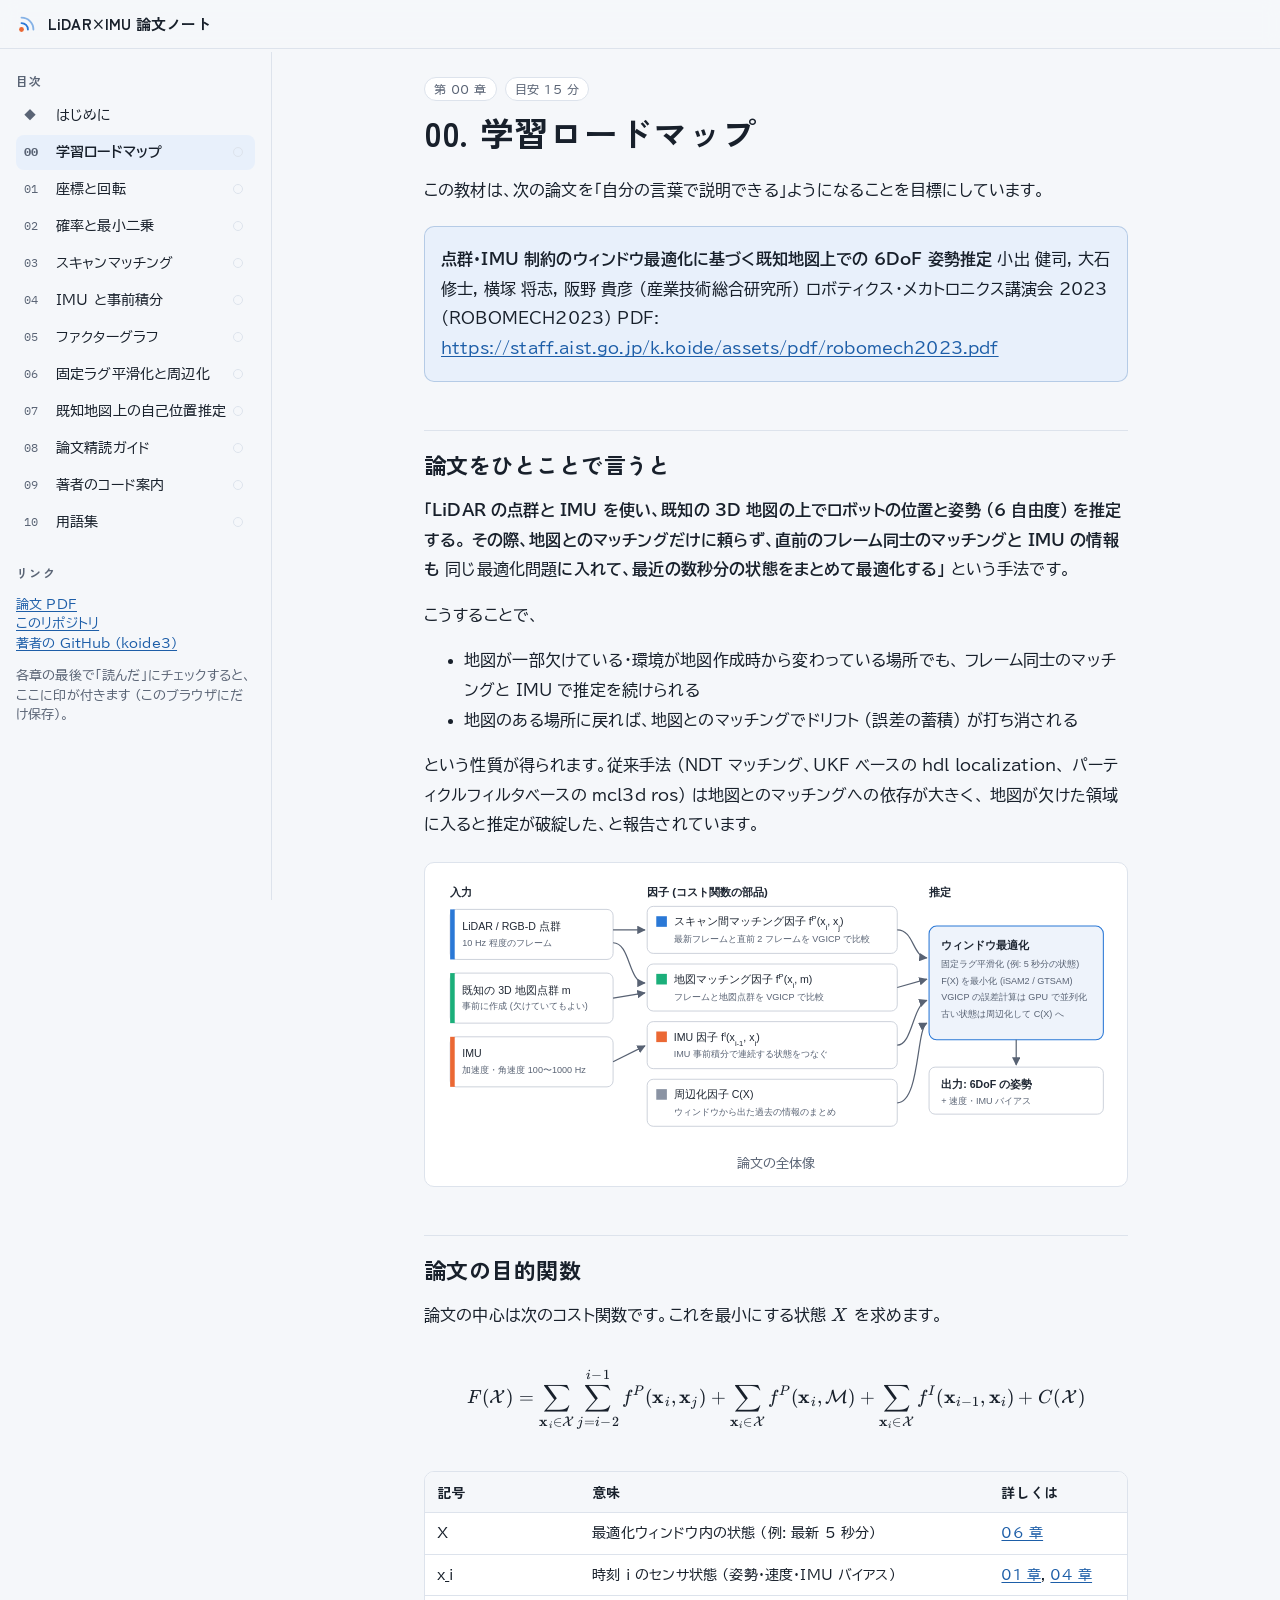
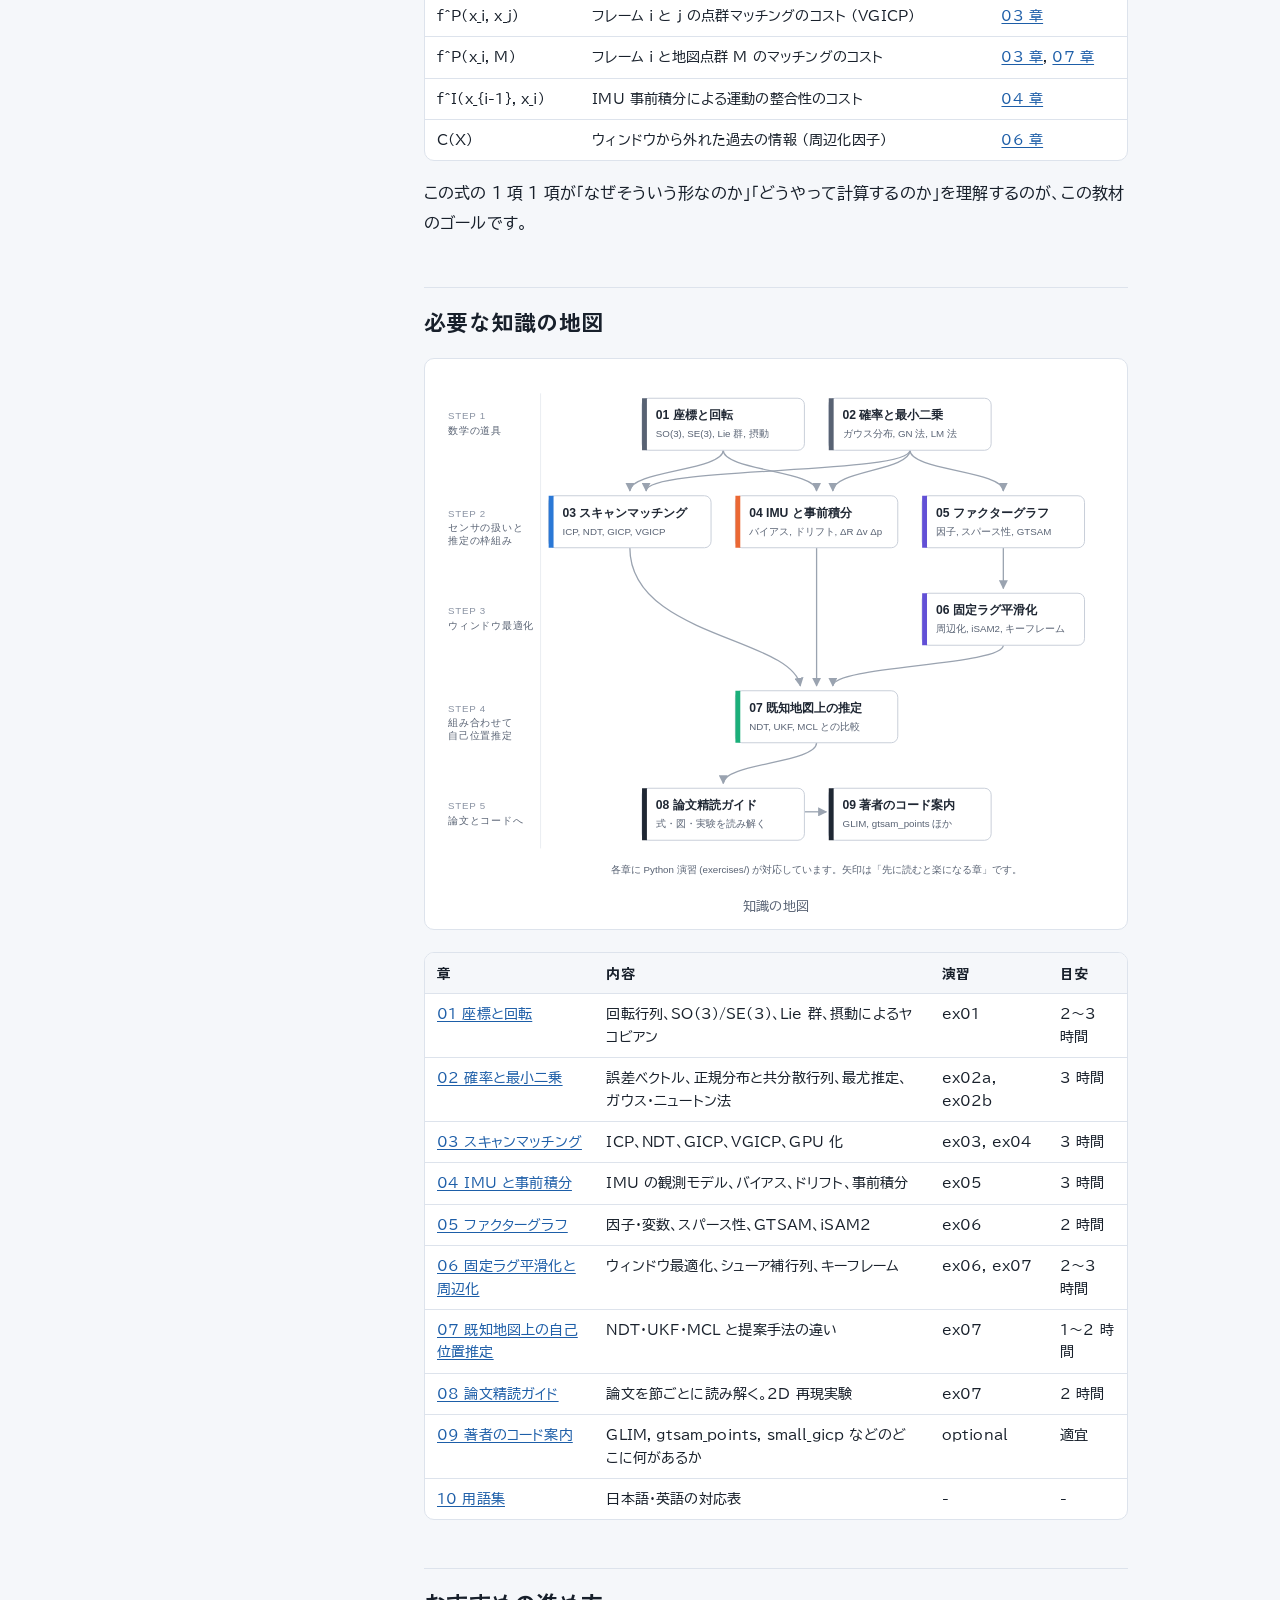
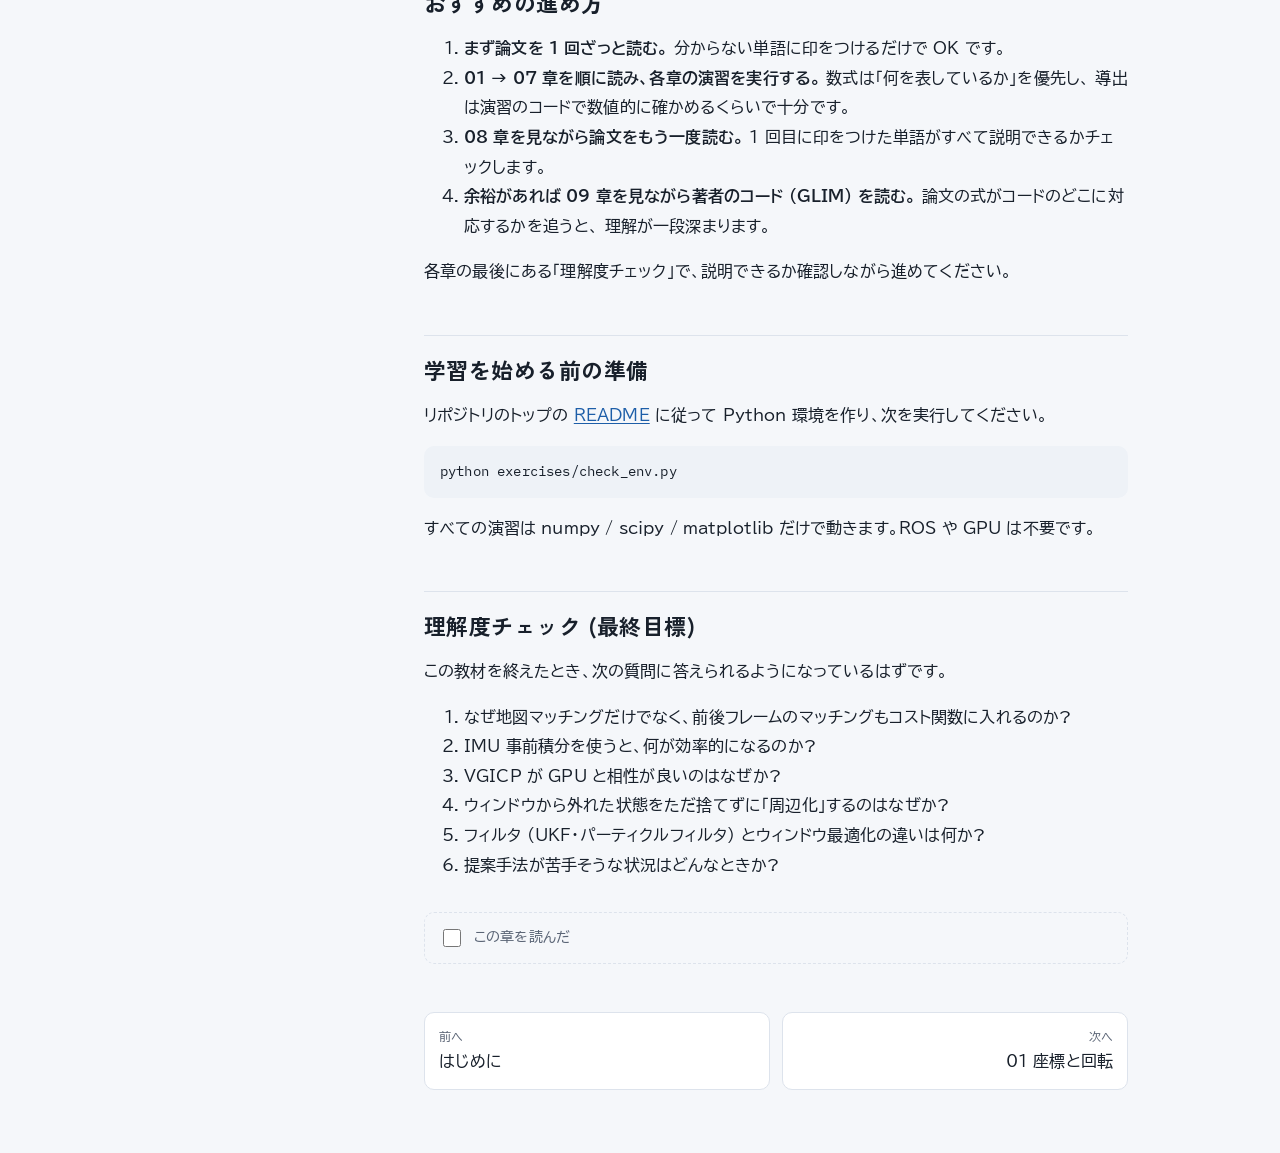
==== commit 384cda60: "02 章を予備知識なしで読めるように全面的に書き直す - 0 節: 転置・2 次形式・逆行列など、この章で使う記号を追加 - 1 節: 誤差ベクトル (残差) を具体的な数値で説明。ノイズと残差の違い" ====
--- a/html/00_roadmap.html
+++ b/html/00_roadmap.html
@@ -114,9 +114,9 @@
 </tr>
 <tr>
 <td><a href="02_probability_and_least_squares.html">02 確率と最小二乗</a></td>
-<td>ガウス分布、マハラノビス距離、ガウス・ニュートン法</td>
-<td>ex02</td>
-<td>2 時間</td>
+<td>誤差ベクトル、正規分布と共分散行列、最尤推定、ガウス・ニュートン法</td>
+<td>ex02a, ex02b</td>
+<td>3 時間</td>
 </tr>
 <tr>
 <td><a href="03_point_cloud_registration.html">03 スキャンマッチング</a></td>
--- a/html/assets/style.css
+++ b/html/assets/style.css
@@ -244,6 +244,7 @@
 th { font-family: var(--font-display); font-weight: 700; background: color-mix(in srgb, var(--code-bg) 60%, var(--surface)); white-space: nowrap; }
 tr:last-child td { border-bottom: 0; }
 td { font-variant-numeric: tabular-nums; }
+td:first-child { min-width: 5.5em; }
 
 figure.fig, p > img:only-child { display: block; }
 .fig {
@@ -262,6 +263,7 @@
 div.arithmatex { margin: 16px 0; overflow-x: auto; overflow-y: hidden; padding: 2px 0; }
 .katex { font-size: 1.06em; }
 .katex-display { margin: 0.4em 0; overflow-x: auto; overflow-y: hidden; padding: 4px 0; }
+@media (max-width: 600px) { .katex-display > .katex { font-size: 0.94em; } }
 
 /* details (理解度チェックの答え) */
 details {
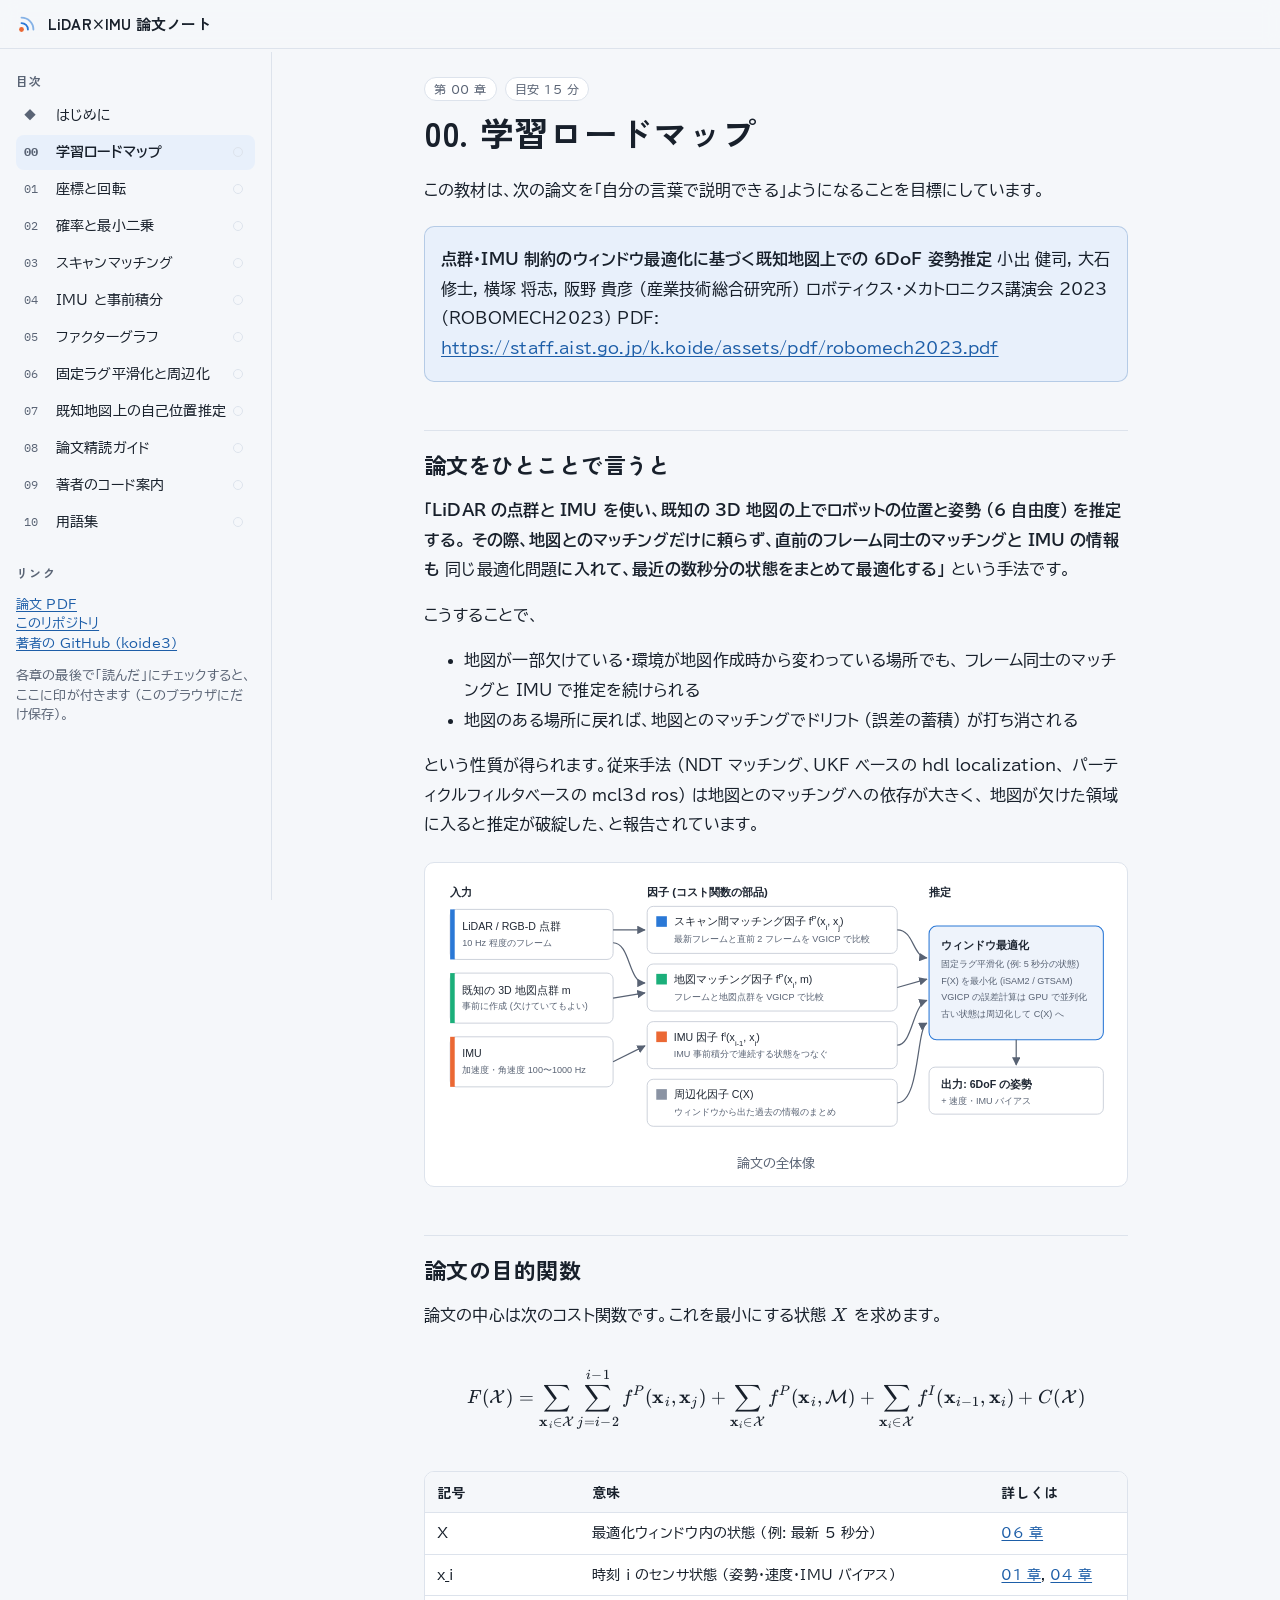
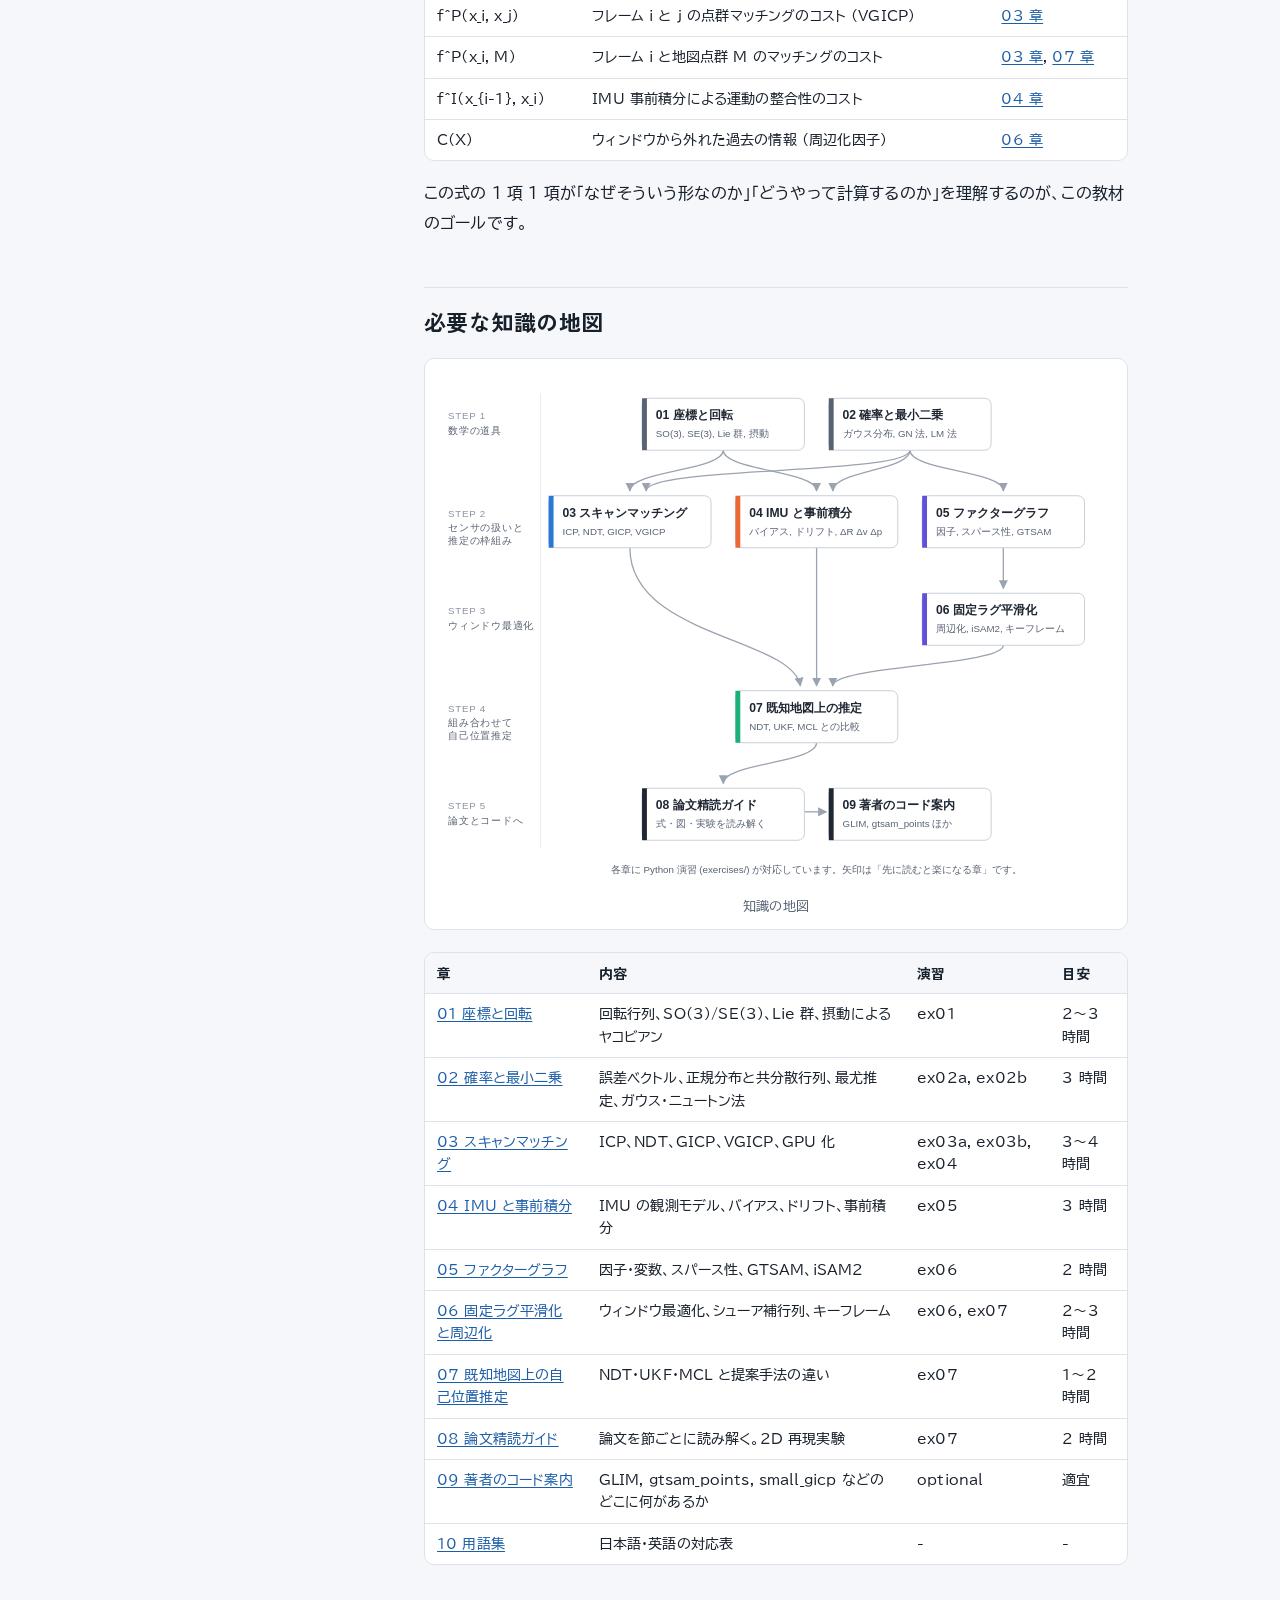
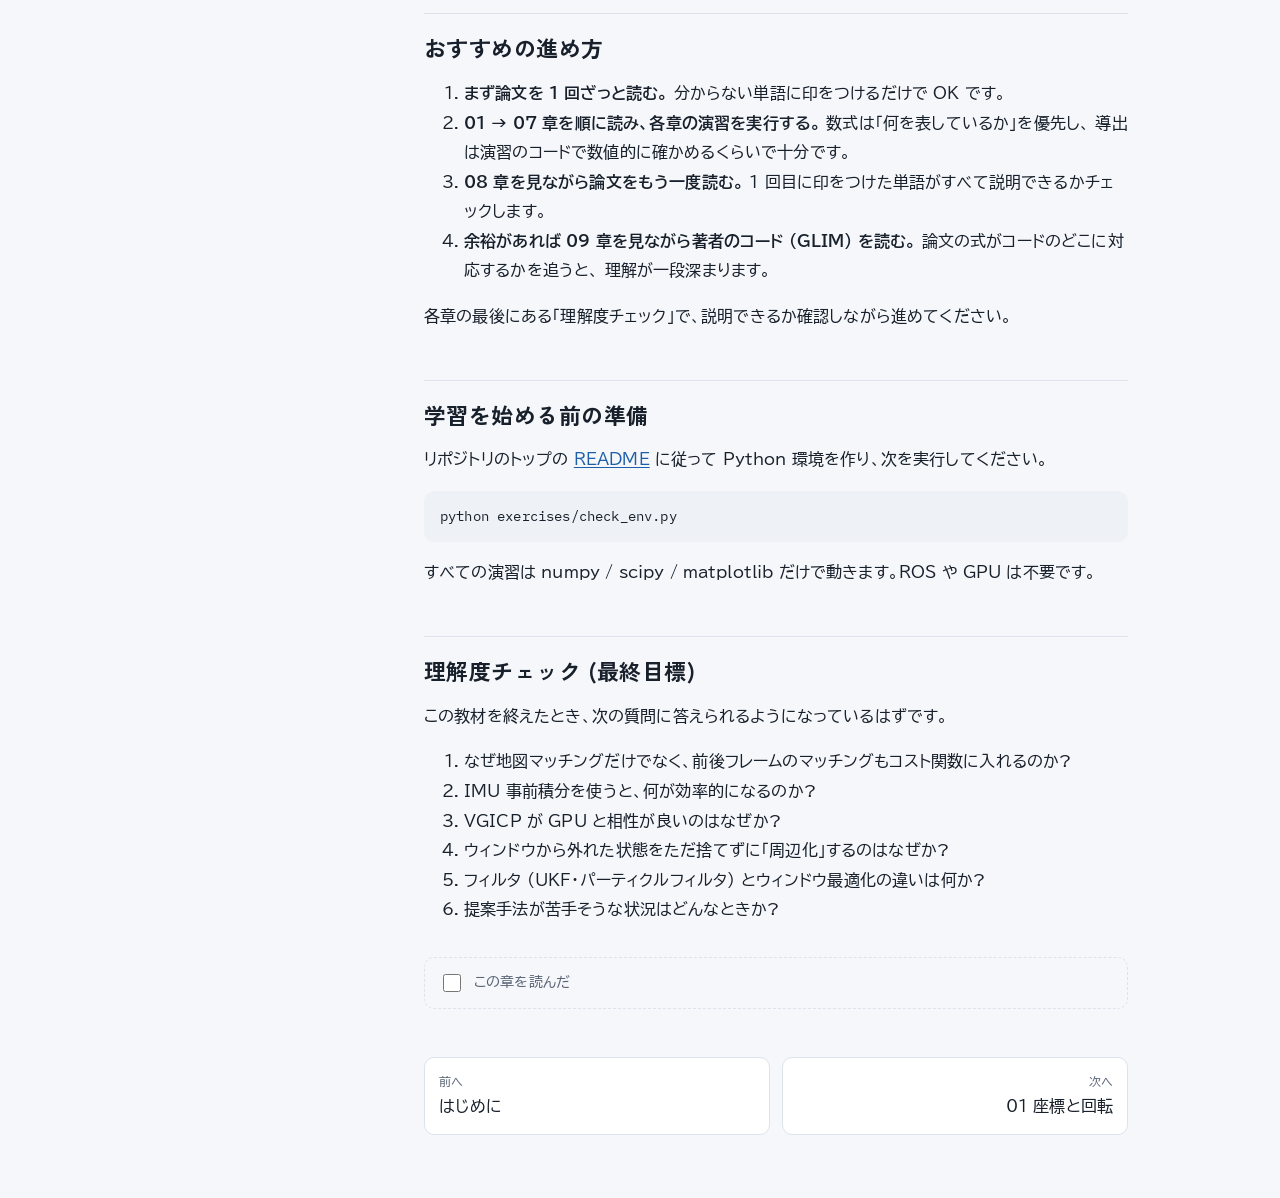
==== commit dcfa85de: "03 章: ICP・NDT・GICP・VGICP をすべて図付きで解説し直す - 1 節: スキャンマッチングの問題設定と、繰り返し計算になる理由 - 各手法 (前処理・点対点 ICP・点対面 ICP" ====
--- a/html/00_roadmap.html
+++ b/html/00_roadmap.html
@@ -121,8 +121,8 @@
 <tr>
 <td><a href="03_point_cloud_registration.html">03 スキャンマッチング</a></td>
 <td>ICP、NDT、GICP、VGICP、GPU 化</td>
-<td>ex03, ex04</td>
-<td>3 時間</td>
+<td>ex03a, ex03b, ex04</td>
+<td>3〜4 時間</td>
 </tr>
 <tr>
 <td><a href="04_imu_and_preintegration.html">04 IMU と事前積分</a></td>
--- a/html/assets/style.css
+++ b/html/assets/style.css
@@ -326,7 +326,7 @@
 .controls { display: flex; flex-wrap: wrap; gap: 8px; align-items: center; }
 .controls label { display: inline-flex; align-items: center; gap: 8px; font-size: 14px; }
 .controls input[type="range"] { width: min(220px, 60vw); accent-color: var(--accent); }
-.controls label.slider-row { display: grid; grid-template-columns: 7.5em minmax(0, 1fr) 6.5em; width: 100%; max-width: 34em; gap: 10px; }
+.controls label.slider-row { display: grid; grid-template-columns: 8.5em minmax(0, 1fr) 6.5em; width: 100%; max-width: 34em; gap: 10px; }
 .controls label.slider-row input[type="range"] { width: 100%; }
 .btn {
   font: inherit; font-size: 14px; line-height: 1;
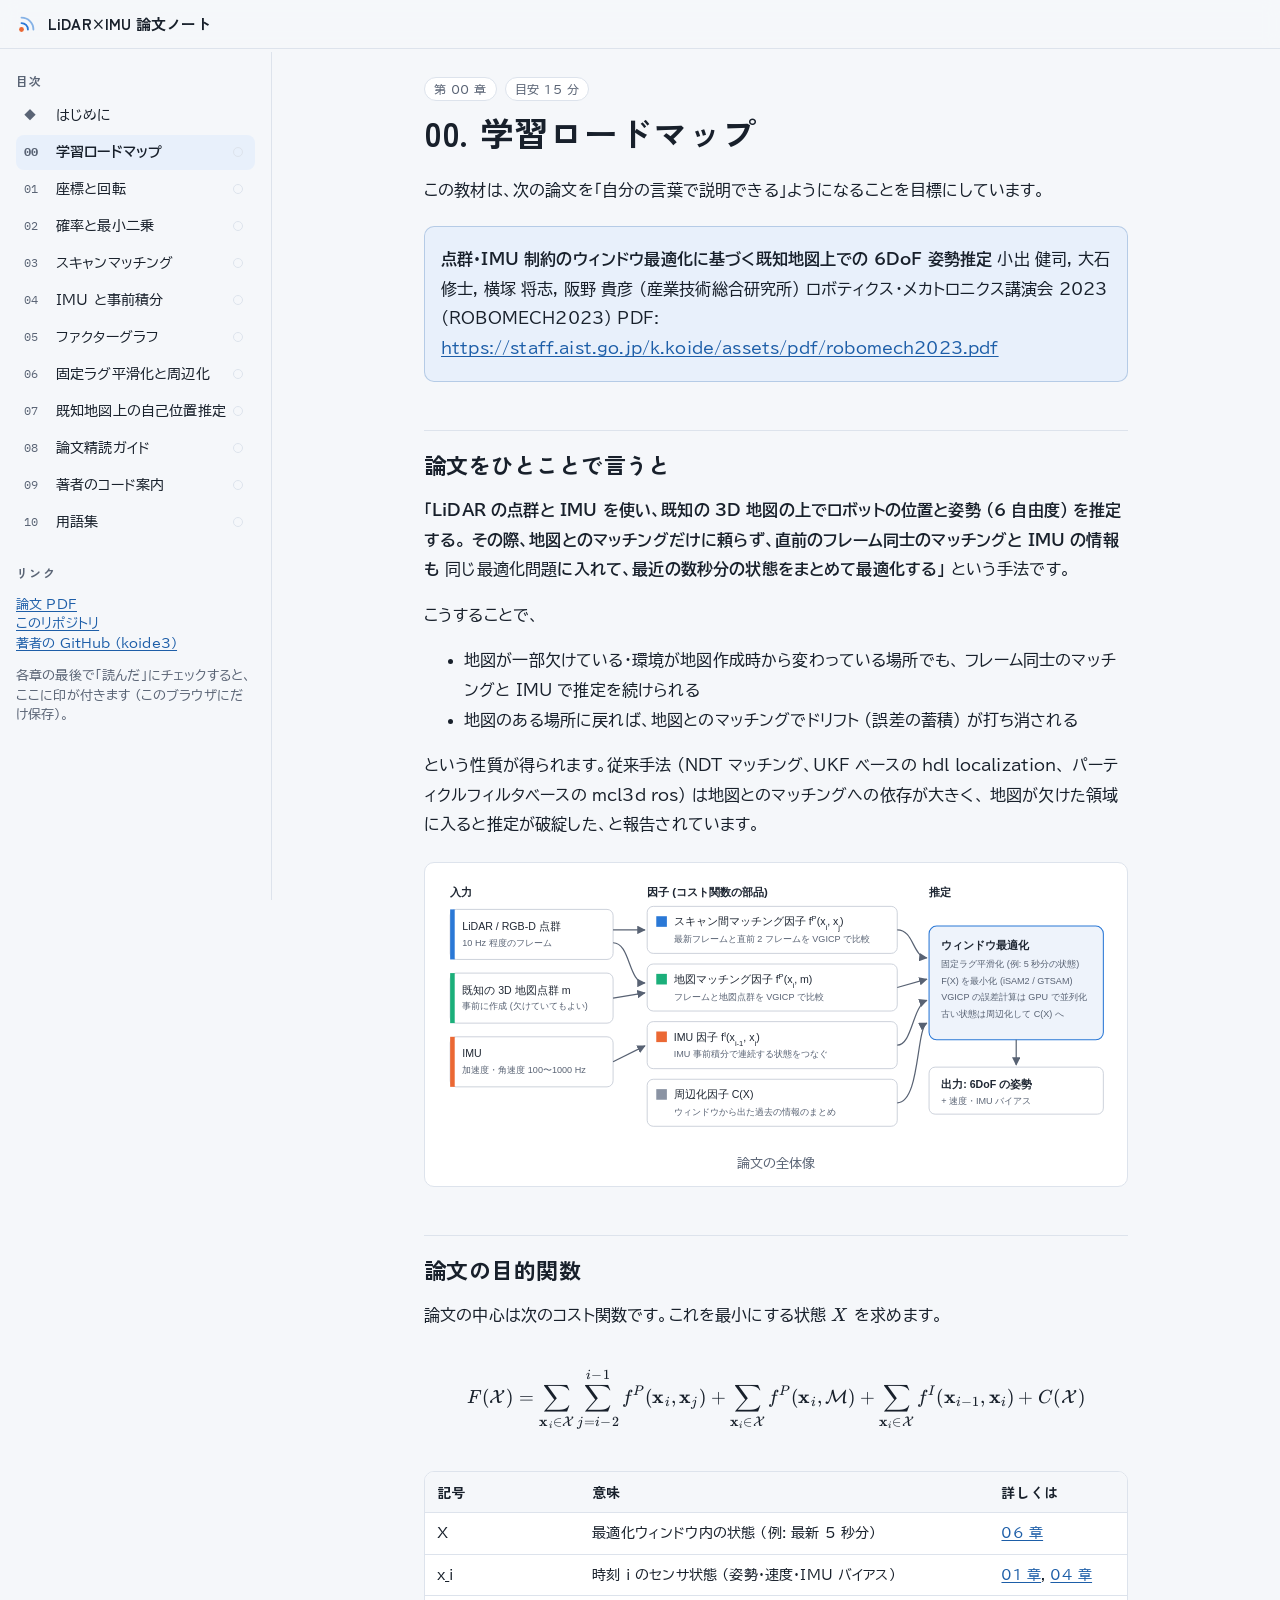
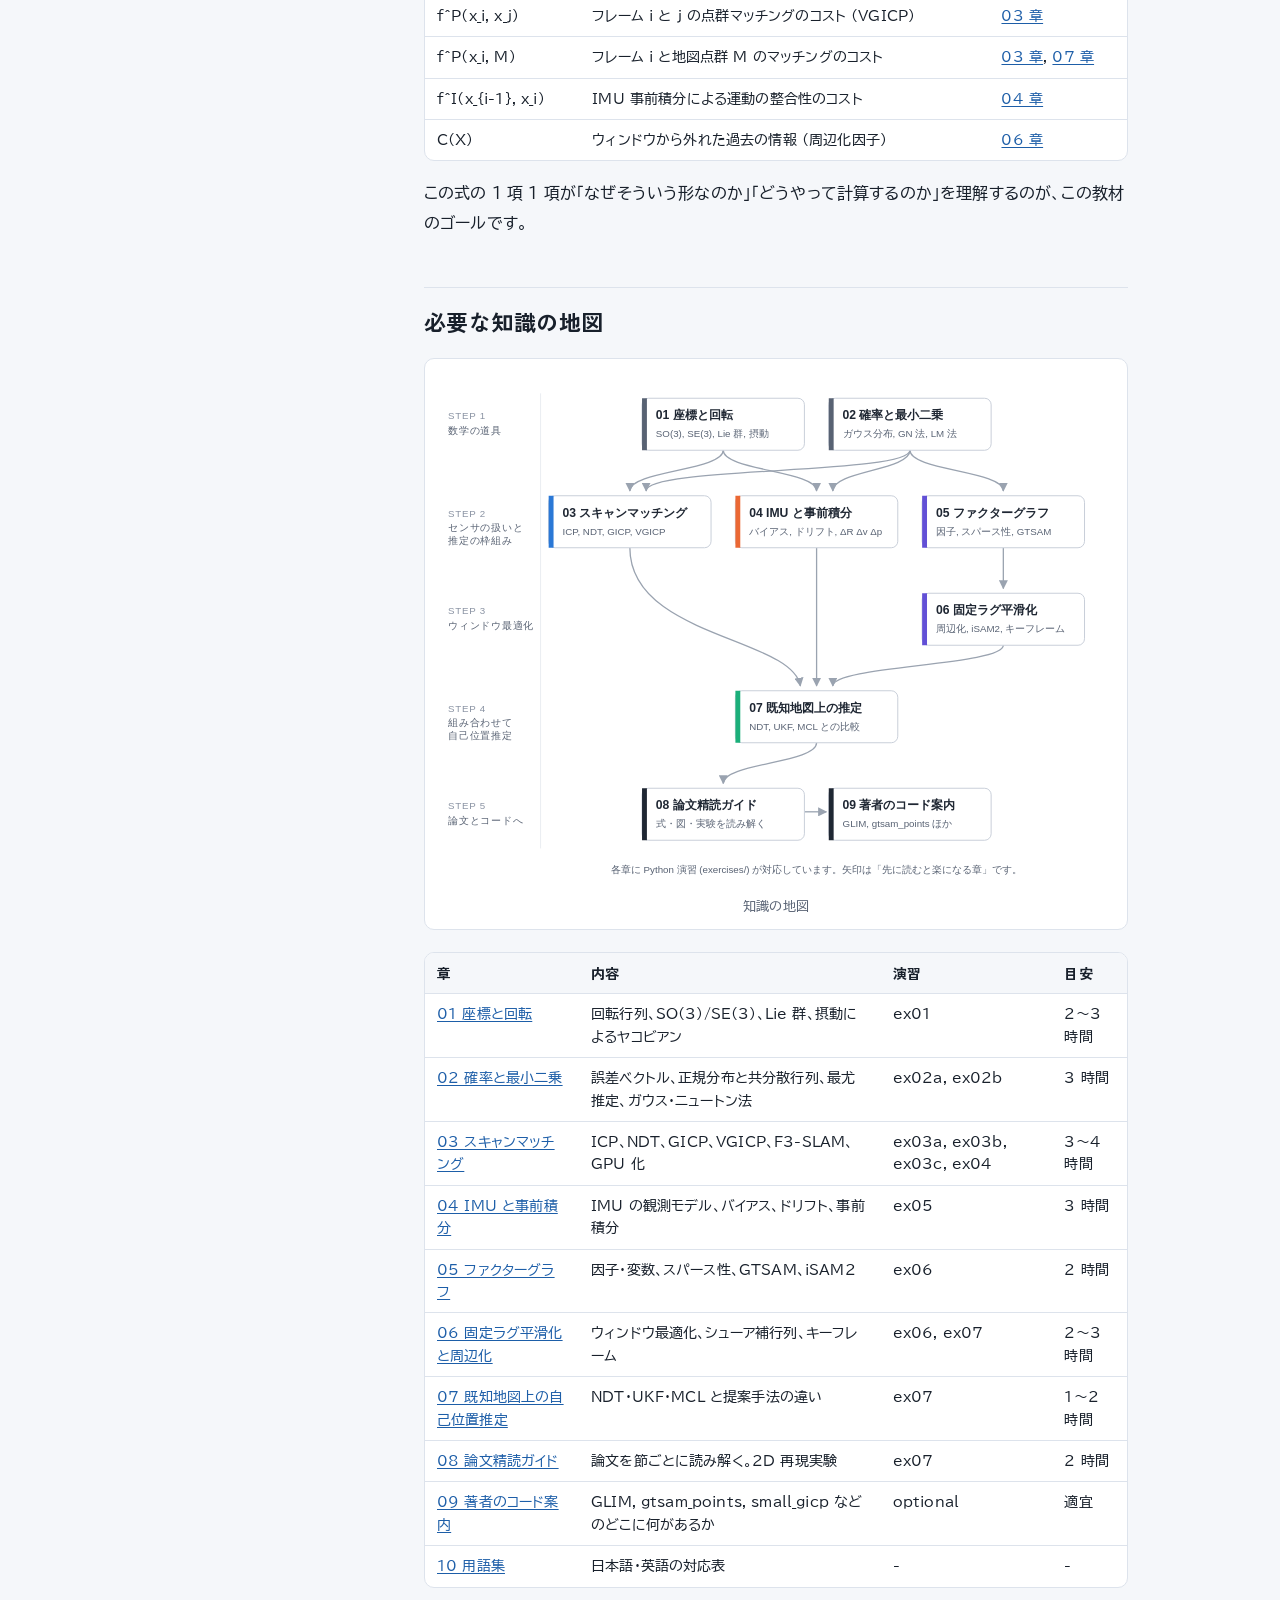
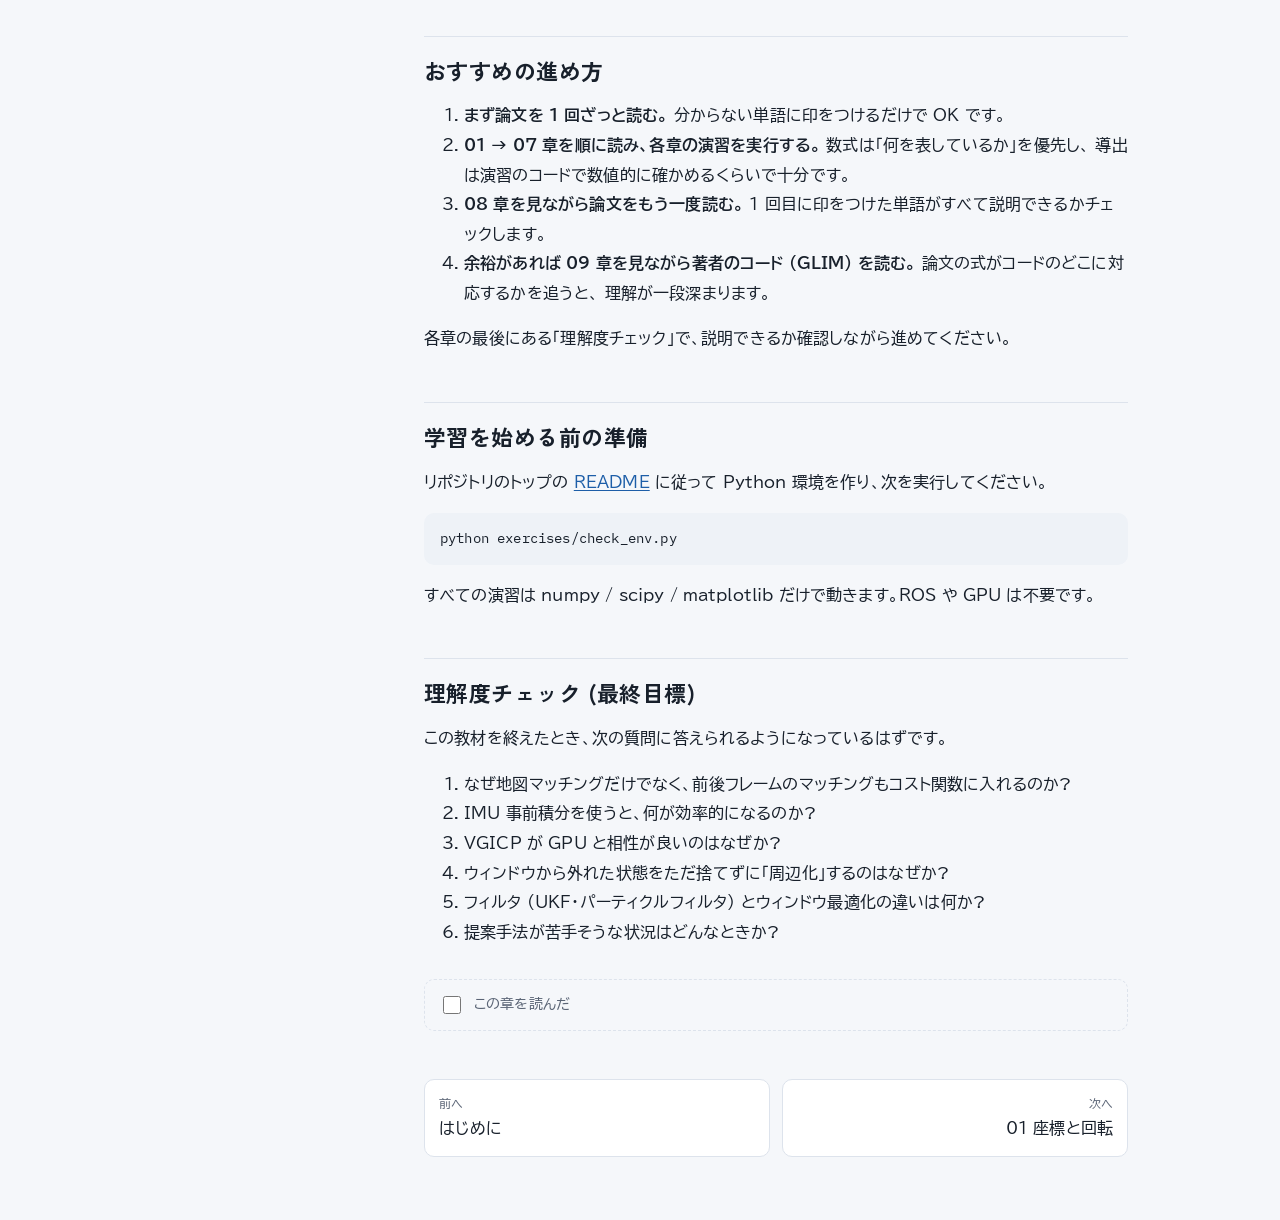
==== commit 97d708aa: "03章: F3-SLAM のスキャンマッチング (複数解像度ボクセルと点ごとの選択) を追加 - 9 節「発展: F3-SLAM のスキャンマッチング」を追加 (以降の節を 10〜12 に繰り下げ) " ====
--- a/html/00_roadmap.html
+++ b/html/00_roadmap.html
@@ -120,8 +120,8 @@
 </tr>
 <tr>
 <td><a href="03_point_cloud_registration.html">03 スキャンマッチング</a></td>
-<td>ICP、NDT、GICP、VGICP、GPU 化</td>
-<td>ex03a, ex03b, ex04</td>
+<td>ICP、NDT、GICP、VGICP、F3-SLAM、GPU 化</td>
+<td>ex03a, ex03b, ex03c, ex04</td>
 <td>3〜4 時間</td>
 </tr>
 <tr>
